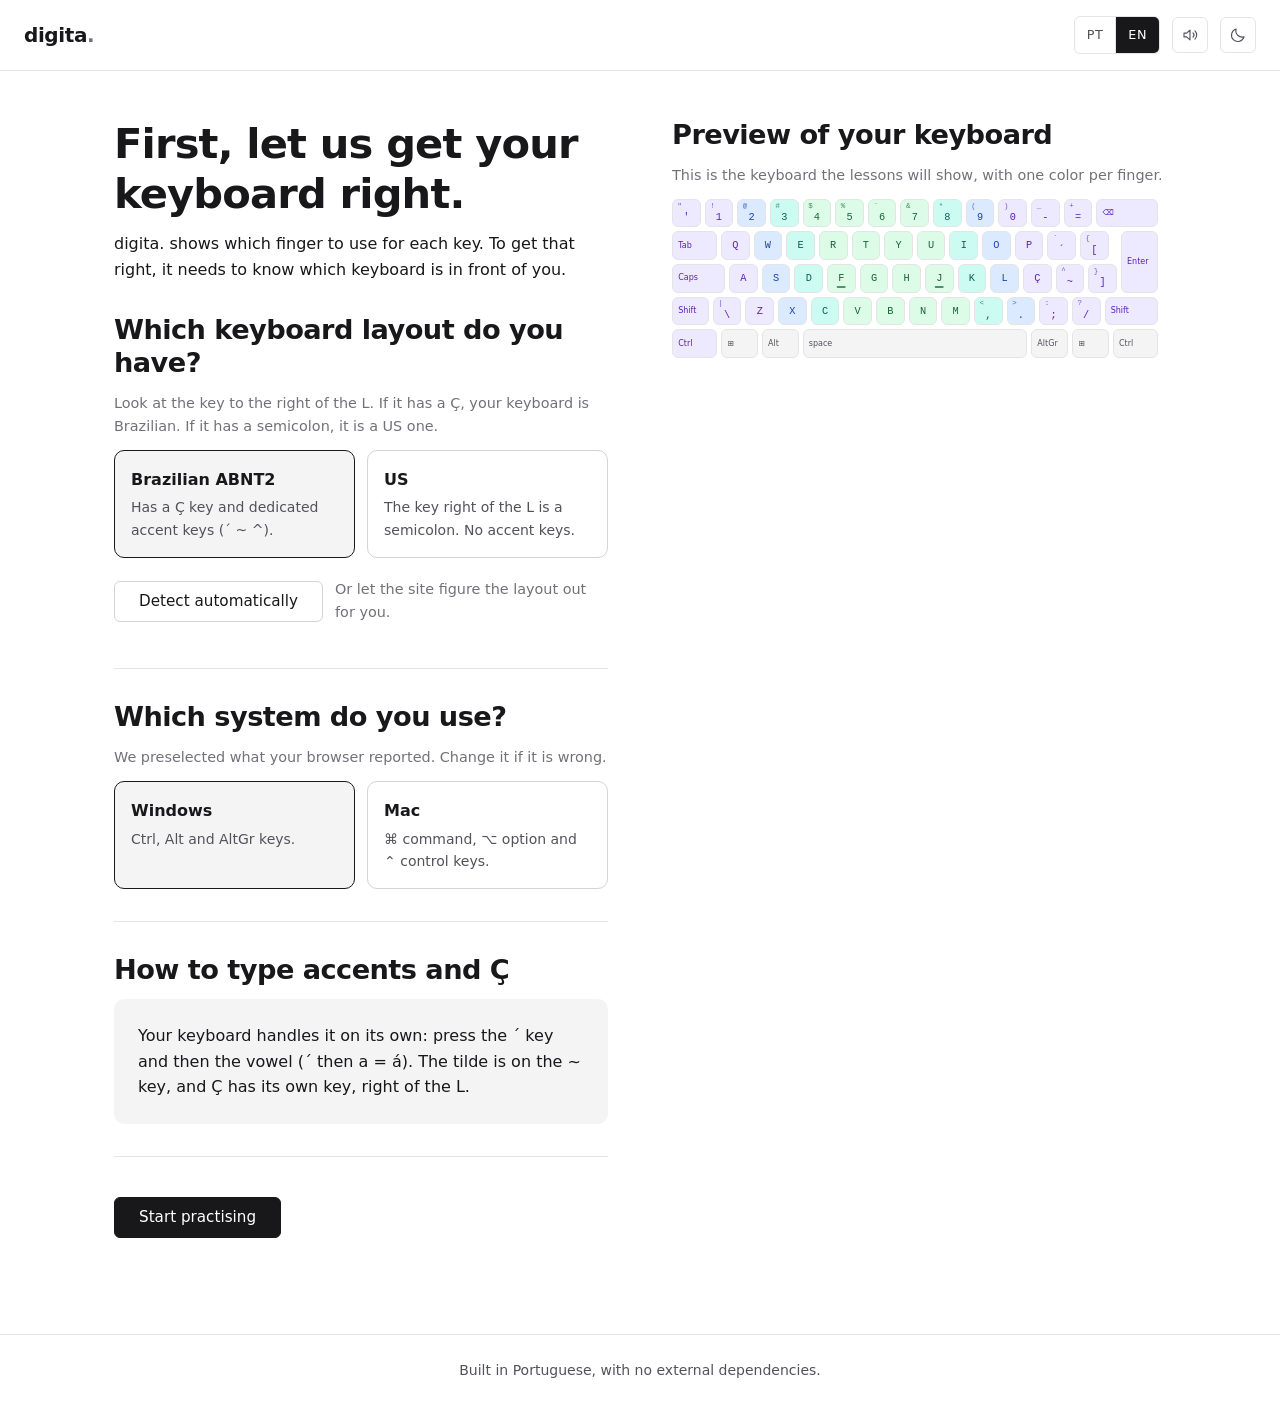
==== index.html @ e05a837c "Trilhas viram acordeão Cem lições abertas ao mesmo tempo davam uma página que ninguém rola até o fim" ====
<!DOCTYPE html>
<html lang="pt-BR">
<head>
  <meta charset="UTF-8">
  <meta name="viewport" content="width=device-width, initial-scale=1">
  <title>digita. — treino de digitação em português</title>
  <meta name="description" content="Treino de digitação em português do Brasil, com foco em acentos, Ç e nas diferenças entre o teclado ABNT2 e o americano.">

  <!-- Escolhe o tema ANTES de a página aparecer, para não piscar branco em
       quem usa o modo escuro. É o único JavaScript fora da pasta js/, e ele
       precisa estar aqui: qualquer coisa carregada depois já seria tarde.
       A regra é a mesma do app.js (ver a seção Tema lá): a escolha manual
       só vale enquanto o sistema continuar no tema que tinha quando ela foi
       feita. Ela está repetida aqui porque isto roda antes de tudo. -->
  <script>
    (function () {
      var salvo = {};
      try {
        salvo = JSON.parse(localStorage.getItem('digita:config') || '{}');
      } catch (erro) {
        /* navegador sem localStorage: segue o sistema */
      }
      var sistema =
        window.matchMedia('(prefers-color-scheme: dark)').matches ? 'escuro' : 'claro';

      document.documentElement.dataset.tema =
        salvo.tema && salvo.temaDoSistemaNaEscolha === sistema ? salvo.tema : sistema;
    })();
  </script>

  <link rel="icon" href="./favicon.svg" type="image/svg+xml">

  <link rel="stylesheet" href="./css/tema.css">
  <link rel="stylesheet" href="./css/base.css">
  <link rel="stylesheet" href="./css/componentes.css">
  <link rel="stylesheet" href="./css/teclado.css">
  <link rel="stylesheet" href="./css/telas.css">
</head>
<body>

  <!-- Ícones do site. Ficam aqui dentro, desenhados uma vez, e são reusados
       com <use href="#icone-x">. Sem arquivo externo: nada a baixar, e
       funciona igual em qualquer navegador. -->
  <svg class="sprite-icones" aria-hidden="true" focusable="false">
    <symbol id="icone-sol" viewBox="0 0 24 24" fill="none" stroke="currentColor" stroke-width="1.5" stroke-linecap="round">
      <circle cx="12" cy="12" r="4"></circle>
      <path d="M12 2v2M12 20v2M4.9 4.9l1.4 1.4M17.7 17.7l1.4 1.4M2 12h2M20 12h2M4.9 19.1l1.4-1.4M17.7 6.3l1.4-1.4"></path>
    </symbol>
    <symbol id="icone-lua" viewBox="0 0 24 24" fill="none" stroke="currentColor" stroke-width="1.5" stroke-linejoin="round">
      <path d="M20 14.5A8.5 8.5 0 0 1 9.5 4a8.5 8.5 0 1 0 10.5 10.5Z"></path>
    </symbol>
    <symbol id="icone-som" viewBox="0 0 24 24" fill="none" stroke="currentColor" stroke-width="1.5" stroke-linecap="round" stroke-linejoin="round">
      <path d="M4 9.5h3.5L12 5.5v13L7.5 14.5H4z"></path>
      <path d="M16 9.2a4 4 0 0 1 0 5.6"></path>
      <path d="M18.6 6.6a7.5 7.5 0 0 1 0 10.8"></path>
    </symbol>
    <symbol id="icone-mudo" viewBox="0 0 24 24" fill="none" stroke="currentColor" stroke-width="1.5" stroke-linecap="round" stroke-linejoin="round">
      <path d="M4 9.5h3.5L12 5.5v13L7.5 14.5H4z"></path>
      <path d="M16.5 9.5l5 5M21.5 9.5l-5 5"></path>
    </symbol>
    <symbol id="icone-seta" viewBox="0 0 24 24" fill="none" stroke="currentColor" stroke-width="1.5" stroke-linecap="round" stroke-linejoin="round">
      <path d="M6 9l6 6 6-6"></path>
    </symbol>

    <symbol id="icone-estrela" viewBox="0 0 24 24" stroke="currentColor" stroke-width="1.5" stroke-linejoin="round">
      <path d="M12 3.5l2.6 5.3 5.9.9-4.3 4.1 1 5.8-5.2-2.7-5.2 2.7 1-5.8L3.5 9.7l5.9-.9z"></path>
    </symbol>
  </svg>

  <header class="cabecalho">
    <a class="marca" href="./">digita<span class="marca-ponto">.</span></a>

    <nav class="cabecalho-acoes">
      <div class="seletor" role="group" data-i18n-aria="cabecalho.idioma" aria-label="Idioma da interface">
        <button type="button" class="seletor-opcao" data-idioma="pt" aria-pressed="true">PT</button>
        <button type="button" class="seletor-opcao" data-idioma="en" aria-pressed="false">EN</button>
      </div>

      <button type="button" class="botao-icone" id="botao-som" data-i18n-aria="som.silenciar" aria-label="Silenciar os sons" aria-pressed="false">
        <svg aria-hidden="true"><use href="#icone-som"></use></svg>
      </button>

      <button type="button" class="botao-icone" id="botao-tema" data-i18n-aria="cabecalho.alternarTema" aria-label="Alternar entre modo claro e escuro">
        <svg aria-hidden="true"><use href="#icone-lua"></use></svg>
      </button>
    </nav>
  </header>

  <!-- Todas as telas do site aparecem dentro deste <main>, trocadas pelo
       JavaScript. O conteúdo escrito aqui é só o que se vê enquanto o
       JavaScript não carregou. -->
  <main class="conteudo" id="tela">

    <!-- Reserva, para quem chega antes do JavaScript carregar. -->
    <p class="ajuda" data-i18n="entrada.subtitulo">
      O digita. mostra qual dedo usar em cada tecla. Para isso acertar, ele
      precisa saber que teclado está na sua frente.
    </p>

  </main>

  <footer class="rodape" data-i18n="rodape.texto">
    Feito em português, sem depender de nada externo.
  </footer>

  <script type="module" src="./js/app.js"></script>
</body>
</html>
---- css/tema.css ----
/* ==========================================================================
   tema.css — o único arquivo que conhece cores.

   REGRA DO PROJETO: nenhum outro CSS pode escrever uma cor literal (#FFFFFF).
   Todo o resto do site usa var(--nome-da-variavel). Assim, para mudar a
   aparência inteira do digita., basta mexer aqui.

   Como funciona o modo claro/escuro:
   - :root guarda a paleta CLARA (o padrão).
   - :root[data-tema="escuro"] regrava só as cores que mudam.
   - Um script pequeno no <head> do index.html escolhe o tema antes da página
     aparecer, para não piscar branco em quem usa o modo escuro.
   ========================================================================== */

:root {
  /* Avisa ao navegador qual é o tema, para barras de rolagem e campos de
     formulário combinarem com a página. */
  color-scheme: light;

  /* --- Superfícies e texto (modo claro) ------------------------------- */
  --cor-fundo: #FFFFFF;             /* fundo da página */
  --cor-superficie: #F4F4F5;        /* áreas destacadas e teclas neutras */
  --cor-borda: #E4E4E7;             /* bordas e linhas finas */
  --cor-texto: #18181B;             /* texto principal */
  --cor-texto-secundario: #52525B;  /* texto secundário */
  --cor-texto-discreto: #71717A;    /* legendas e textos discretos */
  --cor-letra-pendente: #8E8E96;    /* letras ainda não digitadas (fonte grande) */

  --cor-botao-fundo: #18181B;
  --cor-botao-texto: #FFFFFF;
  --cor-botao-secundario-borda: #D4D4D8;

  /* --- Cores dos dedos (fundo da tecla / texto da tecla) --------------- */
  --dedo-minimo-fundo: #EDE9FE;     /* mínimo — violeta */
  --dedo-minimo-texto: #5B21B6;

  --dedo-anelar-fundo: #DBEAFE;     /* anelar — azul */
  --dedo-anelar-texto: #1E40AF;

  --dedo-medio-fundo: #CCFBF1;      /* médio — verde-água */
  --dedo-medio-texto: #115E59;

  --dedo-indicador-fundo: #DCFCE7;  /* indicador — verde */
  --dedo-indicador-texto: #166534;

  --dedo-neutro-fundo: #F4F4F5;     /* polegar e teclas neutras — cinza */
  --dedo-neutro-texto: #52525B;

  /* --- Erro ------------------------------------------------------------ */
  --cor-erro-fundo: #FEE2E2;
  --cor-erro-texto: #B91C1C;

  /* --- Fontes do sistema (nada é baixado) ------------------------------ */
  /* Títulos e texto usam a mesma família: a diferença vem do peso e do
     tamanho, não de uma fonte decorativa. */
  --fonte-titulo: system-ui, -apple-system, "Segoe UI", sans-serif;
  --fonte-texto: system-ui, -apple-system, "Segoe UI", sans-serif;
  --fonte-mono: ui-monospace, "SF Mono", Menlo, Consolas, monospace;

  --peso-titulo: 600;
  --espacamento-titulo: -0.02em;

  /* --- Espaçamentos ---------------------------------------------------- */
  --esp-1: 0.25rem;
  --esp-2: 0.5rem;
  --esp-3: 0.75rem;
  --esp-4: 1rem;
  --esp-5: 1.5rem;
  --esp-6: 2rem;
  --esp-7: 3rem;
  --esp-8: 4rem;

  /* --- Formas e medidas ------------------------------------------------ */
  --raio-p: 6px;
  --raio-m: 10px;
  --raio-g: 16px;
  --borda: 1px solid var(--cor-borda);
  --largura-max: 1100px;        /* largura máxima do conteúdo */
  --largura-teclado-max: 960px; /* largura máxima do teclado na lição */

  /* O texto da lição: grande o bastante para as letras que faltam terem
     contraste, e para se enxergar sem baixar os olhos do teclado. */
  --tamanho-texto-licao: clamp(1.6rem, 4cqw, 2.4rem);

  /* As duas mãos juntas, ao lado do texto da lição. */
  --largura-maos: 107px;

  /* --- Movimento ------------------------------------------------------- */
  --transicao: 150ms ease;
}

/* ==========================================================================
   Modo escuro — só o que muda em relação ao claro.
   ========================================================================== */

:root[data-tema="escuro"] {
  color-scheme: dark;

  --cor-fundo: #1F1F1D;
  --cor-superficie: #2C2C2A;
  --cor-borda: #444441;
  --cor-texto: #F1EFE8;
  --cor-texto-secundario: #B4B2A9;
  --cor-texto-discreto: #888780;
  --cor-letra-pendente: #888780;

  --cor-botao-fundo: #F1EFE8;
  --cor-botao-texto: #2C2C2A;
  --cor-botao-secundario-borda: #444441;

  --dedo-minimo-fundo: #3C3489;
  --dedo-minimo-texto: #CECBF6;

  --dedo-anelar-fundo: #0C447C;
  --dedo-anelar-texto: #B5D4F4;

  --dedo-medio-fundo: #085041;
  --dedo-medio-texto: #9FE1CB;

  --dedo-indicador-fundo: #27500A;
  --dedo-indicador-texto: #C0DD97;

  --dedo-neutro-fundo: #444441;
  --dedo-neutro-texto: #D3D1C7;

  --cor-erro-fundo: #791F1F;
  --cor-erro-texto: #F7C1C1;
}

/* Rede de segurança: se o JavaScript não rodar, quem usa o sistema no escuro
   ainda recebe o tema escuro. */
@media (prefers-color-scheme: dark) {
  :root:not([data-tema]) {
    color-scheme: dark;

    --cor-fundo: #1F1F1D;
    --cor-superficie: #2C2C2A;
    --cor-borda: #444441;
    --cor-texto: #F1EFE8;
    --cor-texto-secundario: #B4B2A9;
    --cor-texto-discreto: #888780;
    --cor-letra-pendente: #888780;

    --cor-botao-fundo: #F1EFE8;
    --cor-botao-texto: #2C2C2A;
    --cor-botao-secundario-borda: #444441;

    --dedo-minimo-fundo: #3C3489;
    --dedo-minimo-texto: #CECBF6;

    --dedo-anelar-fundo: #0C447C;
    --dedo-anelar-texto: #B5D4F4;

    --dedo-medio-fundo: #085041;
    --dedo-medio-texto: #9FE1CB;

    --dedo-indicador-fundo: #27500A;
    --dedo-indicador-texto: #C0DD97;

    --dedo-neutro-fundo: #444441;
    --dedo-neutro-texto: #D3D1C7;

    --cor-erro-fundo: #791F1F;
    --cor-erro-texto: #F7C1C1;
  }
}
---- css/base.css ----
/* ==========================================================================
   base.css — o alicerce: reset, tipografia, layout da página e cabeçalho.
   Só usa variáveis do tema.css. Nenhuma cor literal aqui.
   ========================================================================== */

/* --- Reset enxuto ---------------------------------------------------- */

*,
*::before,
*::after {
  box-sizing: border-box;
}

* {
  margin: 0;
}

html {
  /* Rolagem suave quando a página pula para uma âncora. */
  scroll-behavior: smooth;
}

body {
  min-height: 100vh;
  display: flex;
  flex-direction: column;

  background-color: var(--cor-fundo);
  color: var(--cor-texto);
  font-family: var(--fonte-texto);
  font-size: 1rem;
  line-height: 1.6;

  /* Deixa as fontes do sistema mais suaves no Mac. */
  -webkit-font-smoothing: antialiased;
}

img,
svg {
  display: block;
  max-width: 100%;
}

button,
input,
select,
textarea {
  font: inherit;
  color: inherit;
}

/* Quem prefere menos animação no sistema não vê nenhuma. */
@media (prefers-reduced-motion: reduce) {
  html {
    scroll-behavior: auto;
  }

  *,
  *::before,
  *::after {
    animation-duration: 0.01ms !important;
    animation-iteration-count: 1 !important;
    transition-duration: 0.01ms !important;
  }
}

/* --- Tipografia ------------------------------------------------------- */

/* Títulos usam a mesma fonte do texto. O que os destaca é o peso e o
   tamanho — não uma fonte decorativa. */
h1,
h2,
h3 {
  font-family: var(--fonte-titulo);
  font-weight: var(--peso-titulo);
  line-height: 1.2;
  letter-spacing: var(--espacamento-titulo);
}

h1 {
  font-size: clamp(1.9rem, 1.4rem + 2vw, 2.6rem);
}

h2 {
  font-size: clamp(1.3rem, 1.15rem + 0.8vw, 1.7rem);
}

h3 {
  font-size: 1.1rem;
}

p {
  max-width: 62ch; /* linha curta o bastante para ler sem cansar */
}

a {
  color: inherit;
  text-underline-offset: 0.2em;
}

/* --- Foco visível: acessibilidade pelo teclado ------------------------ */

:focus-visible {
  outline: 2px solid var(--cor-texto);
  outline-offset: 2px;
  border-radius: var(--raio-p);
}

/* --- Cabeçalho -------------------------------------------------------- */

.cabecalho {
  display: flex;
  align-items: center;
  justify-content: space-between;
  gap: var(--esp-4);

  padding: var(--esp-4) var(--esp-5);
  border-bottom: var(--borda);
  background-color: var(--cor-fundo);
}

.marca {
  font-family: var(--fonte-titulo);
  font-size: 1.25rem;
  font-weight: var(--peso-titulo);
  letter-spacing: var(--espacamento-titulo);
  text-decoration: none;
}

/* O ponto final do "digita." é a assinatura da marca. */
.marca-ponto {
  color: var(--cor-texto-discreto);
}

.cabecalho-acoes {
  display: flex;
  align-items: center;
  gap: var(--esp-3);
}

/* --- Área de conteúdo -------------------------------------------------- */

.conteudo {
  flex: 1;
  width: 100%;
  max-width: var(--largura-max);
  margin-inline: auto;
  padding: var(--esp-7) var(--esp-5) var(--esp-8);
}

.rodape {
  padding: var(--esp-5);
  border-top: var(--borda);
  color: var(--cor-texto-secundario);
  font-size: 0.875rem;
  text-align: center;
}

/* --- Utilitários ------------------------------------------------------- */

/* Some da tela, mas continua sendo lido por leitores de tela. */
.apenas-leitor-de-tela {
  position: absolute;
  width: 1px;
  height: 1px;
  padding: 0;
  overflow: hidden;
  clip-path: inset(50%);
  white-space: nowrap;
}

/* O bloco de ícones SVG no topo do HTML: existe, mas não ocupa espaço. */
.sprite-icones {
  display: none;
}

@media (max-width: 40rem) {
  .cabecalho {
    padding: var(--esp-3) var(--esp-4);
  }

  .conteudo {
    padding: var(--esp-6) var(--esp-4) var(--esp-7);
  }
}
---- css/componentes.css ----
/* ==========================================================================
   componentes.css — peças reutilizáveis: botões, cartões, seletores, selos.
   Só usa variáveis do tema.css.
   ========================================================================== */

/* --- Seção -------------------------------------------------------------
   O site não usa caixas com borda em volta de cada bloco. As seções são
   separadas por espaço e, quando o corte precisa ficar claro, por uma linha
   fina — nada de sombras nem gradientes.
   ----------------------------------------------------------------------- */

.secao {
  display: flex;
  flex-direction: column;
  gap: var(--esp-3);
  padding-block: var(--esp-6);
}

.secao + .secao {
  border-top: var(--borda);
}

/* Para os poucos casos em que um bloco precisa mesmo se destacar do fundo
   (um aviso, um resumo), usa-se a superfície secundária — sem borda. */
.destaque {
  padding: var(--esp-5);
  border-radius: var(--raio-m);
  background-color: var(--cor-superficie);
}

/* --- Botões ------------------------------------------------------------ */

.botao {
  display: inline-flex;
  align-items: center;
  justify-content: center;
  gap: var(--esp-2);

  padding: var(--esp-3) var(--esp-5);
  border: 1px solid var(--cor-botao-secundario-borda);
  border-radius: var(--raio-p);
  background-color: transparent;
  color: var(--cor-texto);

  font-size: 0.95rem;
  line-height: 1;
  text-decoration: none;
  cursor: pointer;
  transition: background-color var(--transicao), border-color var(--transicao);
}

.botao:hover {
  border-color: var(--cor-texto-secundario);
}

/* Botão principal: a ação mais importante de cada tela. Só um por tela. */
.botao--principal {
  border-color: var(--cor-botao-fundo);
  background-color: var(--cor-botao-fundo);
  color: var(--cor-botao-texto);
}

.botao--principal:hover {
  /* Sem sombra nem gradiente: o realce vem de uma leve transparência. */
  opacity: 0.88;
}

.botao:disabled {
  opacity: 0.5;
  cursor: not-allowed;
}

/* --- Botão de ícone (tema, som) ---------------------------------------- */

.botao-icone {
  display: inline-flex;
  align-items: center;
  justify-content: center;

  width: 2.25rem;
  height: 2.25rem;
  padding: 0;
  border: var(--borda);
  border-radius: var(--raio-p);
  background-color: transparent;
  color: var(--cor-texto-secundario);

  cursor: pointer;
  transition: color var(--transicao), border-color var(--transicao);
}

.botao-icone:hover {
  color: var(--cor-texto);
  border-color: var(--cor-texto-secundario);
}

.botao-icone svg {
  width: 1.125rem;
  height: 1.125rem;
}

/* --- Seletor de duas opções (PT / EN) ---------------------------------- */

.seletor {
  display: inline-flex;
  border: var(--borda);
  border-radius: var(--raio-p);
  overflow: hidden;
}

.seletor-opcao {
  padding: var(--esp-2) var(--esp-3);
  border: 0;
  background-color: transparent;
  color: var(--cor-texto-secundario);

  font-size: 0.8rem;
  font-weight: 500;
  letter-spacing: 0.04em;
  cursor: pointer;
  transition: background-color var(--transicao), color var(--transicao);
}

.seletor-opcao + .seletor-opcao {
  border-left: var(--borda);
}

.seletor-opcao:hover {
  color: var(--cor-texto);
}

/* aria-pressed="true" marca a opção ativa: o estado visual e o estado que o
   leitor de tela anuncia são a mesma coisa. */
.seletor-opcao[aria-pressed="true"] {
  background-color: var(--cor-botao-fundo);
  color: var(--cor-botao-texto);
}

/* --- Selo (etiqueta pequena) ------------------------------------------- */

.selo {
  display: inline-block;
  padding: var(--esp-1) var(--esp-3);
  border-radius: 999px;
  background-color: var(--dedo-neutro-fundo);
  color: var(--dedo-neutro-texto);

  font-size: 0.75rem;
  letter-spacing: 0.03em;
  text-transform: uppercase;
}
---- css/teclado.css ----
/* ==========================================================================
   teclado.css — o teclado desenhado na tela.
   Só usa variáveis do tema.css.

   O tamanho de tudo vem de uma variável só: --tecla. Mudando ela, o teclado
   inteiro cresce ou encolhe junto, sem quebrar o alinhamento das fileiras.
   ========================================================================== */

.teclado {
  /* clamp = "no mínimo isto, o ideal é aquilo, no máximo aquele outro".
     Assim o teclado acompanha a largura da tela sem nunca ficar minúsculo
     nem gigante. */
  --tecla: clamp(1.5rem, 3.6vw, 2.6rem);
  --tecla-vao: 0.25rem;

  display: flex;
  flex-direction: column;
  gap: var(--tecla-vao);
  width: fit-content;
  max-width: min(100%, var(--largura-teclado-max));
}

.teclado-fileira {
  display: flex;
  gap: var(--tecla-vao);
}

/* --- A tecla ----------------------------------------------------------- */

.tecla {
  /* A largura vem da variável --largura, escrita pelo JavaScript em cada
     tecla: 1 = tecla comum, 2 = o dobro. Os vãos entre as teclas que ela
     "engole" também entram na conta, senão as fileiras não alinhariam. */
  width: calc(
    var(--largura, 1) * var(--tecla) + (var(--largura, 1) - 1) * var(--tecla-vao)
  );
  height: var(--tecla);
  flex: 0 0 auto;

  position: relative;
  display: flex;
  align-items: center;
  justify-content: center;

  border: var(--borda);
  border-radius: var(--raio-p);

  font-family: var(--fonte-mono);
  font-size: calc(var(--tecla) * 0.36);
  line-height: 1;
  user-select: none;

  transition: background-color var(--transicao), color var(--transicao);
}

/* O Enter do teclado brasileiro: aquele "L" deitado, de duas alturas.
   Ele fica no fim da fileira base e sobe para ocupar o espaço que sobra na
   fileira de cima — que é exatamente como o teclado de verdade é. */
.tecla--alta {
  height: calc(var(--tecla) * 2 + var(--tecla-vao));
  margin-top: calc(-1 * (var(--tecla) + var(--tecla-vao)));
  align-self: flex-start;
}

/* Teclas de comando (Tab, Shift, Ctrl…): texto menor, alinhado à esquerda. */
.tecla--comando {
  justify-content: flex-start;
  padding-inline: calc(var(--tecla) * 0.18);
  font-family: var(--fonte-texto);
  font-size: calc(var(--tecla) * 0.28);
}

/* O segundo símbolo da tecla (o que sai com Shift). */
.tecla-sup {
  position: absolute;
  top: calc(var(--tecla) * 0.1);
  left: calc(var(--tecla) * 0.16);
  font-size: calc(var(--tecla) * 0.26);
  opacity: 0.75;
}

/* Quando a tecla tem dois símbolos, o de baixo desce um pouco para não
   encostar no de cima. */
.tecla:has(.tecla-sup) .tecla-rotulo {
  margin-top: calc(var(--tecla) * 0.3);
}

/* O risquinho em relevo do F e do J, que serve para achar a posição de
   descanso sem olhar para o teclado. */
.tecla--referencia::after {
  content: '';
  position: absolute;
  bottom: calc(var(--tecla) * 0.12);
  left: 50%;
  transform: translateX(-50%);

  width: calc(var(--tecla) * 0.3);
  height: 2px;
  border-radius: 2px;
  background-color: currentColor;
  opacity: 0.7;
}

/* ==========================================================================
   As mãos, uma de cada lado do teclado.

   Cada mão tem a mesma altura do teclado e largura automática, dada pela
   proporção do viewBox. O contorno nunca muda de cor: quem indica o dedo é
   a bolinha na ponta dele.
   ========================================================================== */

.maos {
  display: contents;
}

.mao {
  height: 100%;
  width: auto;
  flex: 0 0 auto;
  overflow: visible;
}

/* Uma de cada lado, encostadas nas bordas do conjunto. */
.mao--esquerda {
  order: -1;
}

.mao--direita {
  order: 1;
}

.mao-contorno {
  fill: none;
  stroke: var(--cor-texto-secundario);
}

/* A bolinha só aparece no dedo da próxima tecla. */
.mao-bolinha {
  fill: none;
  transition: fill var(--transicao);
}

/* A cor é a mesma do TEXTO da tecla daquele dedo no teclado — o tom forte,
   não o fundo clarinho. É essa repetição que liga os dois desenhos. */
.mao-bolinha--minimo {
  fill: var(--dedo-minimo-texto);
}

.mao-bolinha--anelar {
  fill: var(--dedo-anelar-texto);
}

.mao-bolinha--medio {
  fill: var(--dedo-medio-texto);
}

.mao-bolinha--indicador {
  fill: var(--dedo-indicador-texto);
}

.mao-bolinha--polegar {
  fill: var(--dedo-neutro-texto);
}

/* --- Cores dos dedos ---------------------------------------------------- */

.tecla--neutro {
  background-color: var(--dedo-neutro-fundo);
  color: var(--dedo-neutro-texto);
}

.tecla--minimo {
  background-color: var(--dedo-minimo-fundo);
  color: var(--dedo-minimo-texto);
}

.tecla--anelar {
  background-color: var(--dedo-anelar-fundo);
  color: var(--dedo-anelar-texto);
}

.tecla--medio {
  background-color: var(--dedo-medio-fundo);
  color: var(--dedo-medio-texto);
}

.tecla--indicador {
  background-color: var(--dedo-indicador-fundo);
  color: var(--dedo-indicador-texto);
}

.tecla--polegar {
  background-color: var(--dedo-neutro-fundo);
  color: var(--dedo-neutro-texto);
}

/* --- A tecla da vez ----------------------------------------------------- */

/* No modo cinza, a cor do dedo aparece só nesta tecla — é ela que puxa o
   olhar. A borda escura garante que dá para achar a tecla mesmo sem
   distinguir bem as cores, e funciona igual nas cinco cores de dedo,
   inclusive no cinza da barra de espaço. */
.tecla--ativa {
  border-color: var(--cor-texto);
  border-width: 2px;
  font-weight: 600;
}

/* --- A tecla que o usuário precisa apertar para a detecção -------------- */

/* Além de pulsar, a tecla ganha borda escura: quem desligou animações no
   sistema (ou não enxerga bem o movimento) continua achando a tecla. */
.tecla--pulsando {
  border-color: var(--cor-texto);
  border-width: 2px;
  animation: pulsar 1.4s ease-in-out infinite;
}

@keyframes pulsar {
  0%,
  100% {
    background-color: var(--dedo-neutro-fundo);
  }
  50% {
    background-color: var(--dedo-minimo-fundo);
    color: var(--dedo-minimo-texto);
  }
}

/* --- A tecla que se SEGURA: Shift, Option, AltGr ------------------------ */

/* Um modificador não se aperta e solta — segura-se enquanto a outra mão
   digita. Por isso ele não ganha cor de fundo como a tecla da vez: fundo
   cheio já quer dizer "aperte aqui". O contorno pulsando devagar, num ciclo
   de um segundo, é o que diz "fique aqui". A largura da borda fica fixa em
   2px e só a cor muda, senão o rótulo da tecla tremeria a cada ciclo. */
.tecla--modificadora {
  border-width: 2px;
  animation: pulsar-contorno 1s ease-in-out infinite;
}

@keyframes pulsar-contorno {
  0%,
  100% {
    border-color: var(--cor-borda);
  }
  50% {
    border-color: var(--cor-texto);
  }
}

/* A bolinha do dedo que segura o modificador pulsa no mesmo ritmo da tecla
   dele. Ao lado da bolinha fixa da letra, as duas juntas contam o gesto
   inteiro: segure esta, aperte aquela. */
.mao-bolinha--pulsando {
  animation: pulsar-bolinha 1s ease-in-out infinite;
}

@keyframes pulsar-bolinha {
  0%,
  100% {
    opacity: 0.2;
  }
  50% {
    opacity: 1;
  }
}

/* --- Erro --------------------------------------------------------------- */

.tecla--erro {
  animation: piscar-erro 400ms ease;
}

@keyframes piscar-erro {
  0%,
  100% {
    background-color: var(--dedo-neutro-fundo);
    color: var(--dedo-neutro-texto);
  }
  20%,
  70% {
    background-color: var(--cor-erro-fundo);
    color: var(--cor-erro-texto);
  }
}
---- css/telas.css ----
/* ==========================================================================
   telas.css — o que é específico de cada tela.
   Só usa variáveis do tema.css.
   ========================================================================== */

/* ==========================================================================
   Tela de entrada

   Duas colunas em telas largas: escolhas de um lado, prévia do teclado do
   outro. Em telas estreitas vira uma coluna só, com a prévia embaixo.
   ========================================================================== */

.entrada {
  display: grid;
  gap: var(--esp-7);
  align-items: start;
}

@media (min-width: 64rem) {
  .entrada {
    grid-template-columns: minmax(0, 1fr) minmax(0, 1fr);
    gap: var(--esp-8);
  }

  /* A prévia acompanha a rolagem: ela é a referência enquanto o usuário
     mexe nas escolhas do outro lado. */
  .entrada-previa {
    position: sticky;
    top: var(--esp-6);
  }
}

.entrada-escolhas > h1 {
  margin-bottom: var(--esp-3);
}

.entrada-previa {
  display: flex;
  flex-direction: column;
  gap: var(--esp-3);

  /* Transforma a coluna numa "caixa medível": o teclado lá dentro passa a se
     medir por ela (unidade cqw), e não pela largura da tela. Sem isso, em
     telas médias o teclado ficaria maior que a coluna. */
  container-type: inline-size;
}

.entrada-previa .teclado {
  /* 15 teclas de largura cabem em ~5,9% da coluna cada uma. */
  --tecla: clamp(1rem, 5.8cqw, 2.4rem);
}

/* Rede de segurança: se ainda assim não couber, a prévia rola sozinha em vez
   de empurrar a página inteira. */
.entrada-previa > [data-papel='previa'] {
  overflow-x: auto;
  padding-bottom: var(--esp-2);
}

/* --- Cartões de escolha ------------------------------------------------- */

.opcoes {
  display: grid;
  gap: var(--esp-3);
  grid-template-columns: repeat(auto-fit, minmax(13rem, 1fr));
}

/* Estes são controles, não seções: a borda aqui existe para mostrar que dá
   para clicar, e some no lugar de virar caixa decorativa. */
.opcao {
  display: flex;
  flex-direction: column;
  gap: var(--esp-1);
  padding: var(--esp-4);

  border: 1px solid var(--cor-botao-secundario-borda);
  border-radius: var(--raio-m);
  background-color: transparent;
  color: var(--cor-texto);

  text-align: left;
  cursor: pointer;
  transition: border-color var(--transicao), background-color var(--transicao);
}

.opcao:hover {
  border-color: var(--cor-texto-secundario);
}

.opcao[aria-pressed='true'] {
  border-color: var(--cor-texto);
  background-color: var(--cor-superficie);
}

.opcao-nome {
  font-weight: 600;
}

.opcao-descricao {
  color: var(--cor-texto-secundario);
  font-size: 0.875rem;
}

/* --- Detecção ----------------------------------------------------------- */

.entrada-deteccao {
  display: flex;
  flex-wrap: wrap;
  align-items: center;
  gap: var(--esp-3);
  margin-top: var(--esp-2);
}

.entrada-deteccao .ajuda {
  flex: 1 1 14rem;
  margin: 0;
}

/* A resposta da detecção. Fica vazia até haver o que dizer. */
.aviso:not(:empty) {
  padding: var(--esp-3) var(--esp-4);
  border-radius: var(--raio-p);
  background-color: var(--cor-superficie);
  color: var(--cor-texto);
  font-size: 0.9rem;
}

.ajuda {
  color: var(--cor-texto-discreto);
  font-size: 0.9rem;
}

/* ==========================================================================
   A área de digitação — o texto da lição e o campo invisível
   ========================================================================== */

.area-digitacao {
  position: relative;
  cursor: text;
}

/* O campo que captura a digitação. Ele cobre toda a área do texto e é
   transparente: clicar em qualquer lugar do texto coloca o cursor nele, e o
   teclado do sistema funciona normalmente — com acentos e tudo. */
.campo-invisivel {
  position: absolute;
  inset: 0;
  width: 100%;
  height: 100%;
  padding: 0;
  border: 0;
  background: transparent;
  color: transparent;
  caret-color: transparent;
  outline: none;
  font-size: 1rem;
  resize: none;
}

.linha-digitacao {
  max-width: none;
  margin: 0;
  font-family: var(--fonte-mono);
  /* ~32px. A cor das letras que faltam só tem contraste suficiente em texto
     grande — por isso o tamanho mínimo é regra, não enfeite (ver CLAUDE.md,
     "Contraste da paleta"). */
  font-size: var(--tamanho-texto-licao);
  /* Espaçamento folgado: as linhas precisam se distinguir de relance, sem
     o olho ter de procurar em qual delas está o cursor. */
  line-height: 1.7;
  letter-spacing: 0.02em;
  /* Alinhadas à esquerda ENTRE SI: o bloco todo é que fica centralizado.
     Centralizar linha a linha faria o começo de cada uma dançar. */
  text-align: left;
  white-space: pre-wrap;
}

/* Letra já digitada corretamente. */
.letra--certa {
  color: var(--cor-texto);
}

/* Letra da vez: fica na mesma cor clara das que ainda faltam — quem marca
   onde você está é o sublinhado, não a cor. Assim o tom escuro significa uma
   coisa só: "isto já foi digitado". */
.letra--atual {
  color: var(--cor-letra-pendente);
  box-shadow: inset 0 -3px 0 var(--cor-texto);
}

/* Letra ainda não digitada. */
.letra--falta {
  color: var(--cor-letra-pendente);
}

/* A letra da vez, depois de um erro. */
.letra--errada {
  background-color: var(--cor-erro-fundo);
  color: var(--cor-erro-texto);
  border-radius: var(--raio-p);
}

/* Um espaço em branco não se vê. Quando ele é a letra da vez, ganha uma
   marca para a pessoa saber que precisa apertar a barra de espaço. */
.letra--espaco.letra--atual,
.letra--espaco.letra--errada {
  background-color: var(--cor-superficie);
  border-radius: var(--raio-p);
}

.letra--espaco.letra--errada {
  background-color: var(--cor-erro-fundo);
}

/* O acento pendente, enquanto o sistema espera a segunda tecla
   (´ antes de virar á). */
.acento-pendente {
  color: var(--cor-texto-secundario);
  font-family: var(--fonte-mono);
  font-size: 0.95rem;
}

/* ==========================================================================
   Tela de lição

   Regra de ouro: TUDO cabe numa tela de notebook (~800px de altura) sem
   rolagem — métricas, texto, dica, mãos e teclado. Quem treina não pode
   rolar a página nem procurar informação fora do campo de visão.

   Texto e teclado ficam centralizados no mesmo eixo e com a mesma largura
   máxima, para o olho descer em linha reta de um para o outro.
   ========================================================================== */

/* A tela de lição respira menos que as outras: cada pixel de folga aqui é
   um pixel a menos para o teclado, e tudo precisa caber sem rolagem. */
.conteudo:has(.licao) {
  padding-block: var(--esp-5);
}

.licao {
  display: flex;
  flex-direction: column;
  gap: var(--esp-3);
  max-width: var(--largura-teclado-max);
  margin-inline: auto;

  /* "Caixa medível": o texto e o teclado lá dentro se medem por esta coluna
     (unidade cqw), e não pela largura da janela. É o que mantém os dois com
     a mesma largura, um debaixo do outro. */
  container-type: inline-size;
}

/* --- A linha do topo: nome, medidas e ações ----------------------------- */

.licao-topo {
  display: flex;
  flex-wrap: wrap;
  align-items: center;
  justify-content: space-between;
  gap: var(--esp-4);
}

.licao-nome {
  margin: 0;
  font-weight: 600;
}


.botao--pequeno {
  padding: var(--esp-2) var(--esp-4);
  font-size: 0.85rem;
}


/* --- Medidas ao vivo ---------------------------------------------------- */

.medidas {
  display: flex;
  flex-wrap: wrap;
  gap: var(--esp-5);
  color: var(--cor-texto-discreto);
  font-size: 0.8rem;
  text-transform: uppercase;
  letter-spacing: 0.06em;
  /* Números de mesma largura: o valor não "pula" ao mudar de 9 para 10. */
  font-variant-numeric: tabular-nums;
}

.medida strong {
  margin-right: var(--esp-1);
  color: var(--cor-texto);
  font-size: 1.15rem;
  font-weight: 600;
  letter-spacing: 0;
}

/* --- Barra de progresso ------------------------------------------------- */

.barra {
  height: 3px;
  border-radius: 2px;
  background-color: var(--cor-superficie);
  overflow: hidden;
}

.barra > span {
  display: block;
  width: 0;
  height: 100%;
  background-color: var(--cor-texto);
  transition: width var(--transicao);
}

/* --- O corpo: o texto da lição ------------------------------------------ */

.licao-corpo {
  display: flex;
  flex-direction: column;
  align-items: center;
}

.licao-texto {
  display: flex;
  flex-direction: column;
  align-items: center;
  width: 100%;
  min-width: 0;
}

/* O bloco de texto tem a largura do próprio texto e fica centralizado; as
   linhas, dentro dele, continuam alinhadas à esquerda. */
.licao-texto > [data-papel='texto'] {
  width: fit-content;
  max-width: 100%;
  /* Três linhas de altura fixa: a caixa não muda de tamanho quando a janela
     do texto anda, e nada abaixo dela dança na tela. */
  min-height: calc(3 * 1.7 * var(--tamanho-texto-licao));
}

.licao-espera {
  align-self: center;
  margin-top: var(--esp-2);
  color: var(--cor-texto-secundario);
  font-size: 0.9rem;
}

/* --- Aviso de Caps Lock ------------------------------------------------- */

.aviso-caps {
  align-self: center;
  padding: var(--esp-2) var(--esp-4);
  border-radius: var(--raio-p);
  background-color: var(--cor-erro-fundo);
  color: var(--cor-erro-texto);
  font-size: 0.9rem;
  font-weight: 600;
}

/* --- O palco: mão, teclado, mão -----------------------------------------

   As mãos são pequenas e coladas ao teclado: cada uma tem 1,6 vez a altura
   de uma tecla (cerca de 30% da altura do teclado, ou uma fileira e meia),
   e fica a meia tecla da borda dele. Tudo amarrado à mesma variável de
   tamanho de tecla, então mão e teclado crescem e diminuem juntos.

   A largura de cada mão sai da altura, pela proporção do desenho (130 por
   150): 1,6T × 130/150 = 1,387T. Com o respiro de meia tecla, cada lado
   reserva 1,887T, e a largura total fica:

     15T + 56 + 2 × 1,887T = 18,77T + 56

   Daí T = (largura disponível − 56) ÷ 18,77, que é o que está abaixo.
   ------------------------------------------------------------------------ */

.licao {
  --tecla-da-licao: clamp(1.2rem, (100cqw - 56px) / 18.77, 3.2rem);
}

.licao-palco {
  position: relative;
  display: flex;
  justify-content: center;
  width: 100%;
  padding-inline: calc(1.887 * var(--tecla-da-licao));
}

.licao-palco .teclado {
  --tecla: var(--tecla-da-licao);
}

/* Fora do fluxo, com o topo alinhado ao topo do teclado — a ponta do dedo
   médio encosta na fileira dos números. A mão não desce até a base. */
.mao {
  position: absolute;
  top: 0;
  height: calc(1.6 * var(--tecla-da-licao));
  width: auto;
}

.mao--esquerda {
  left: 0;
}

.mao--direita {
  right: 0;
}

/* Abaixo desta largura a mão ficaria pequena demais para a bolinha do dedo
   ser legível. Aí as mãos somem e o teclado fica com a largura toda — ele é
   o que importa. */
@media (max-width: 64rem) {
  .maos {
    display: none;
  }

  .licao-palco {
    padding-inline: 0;
  }

  .licao {
    --tecla-da-licao: clamp(1.2rem, 5.7cqw, 3.2rem);
  }
}

/* ==========================================================================
   Tela de resultado
   ========================================================================== */

.resultado {
  display: flex;
  flex-direction: column;
  gap: var(--esp-3);
  max-width: 34rem;
  margin-inline: auto;
  padding-block: var(--esp-5);
}

.resultado > .ajuda {
  text-transform: uppercase;
  letter-spacing: 0.06em;
  font-size: 0.75rem;
}

.resultado .secao {
  padding-block: var(--esp-5) 0;
}

/* --- Estrelas ----------------------------------------------------------- */

.estrelas {
  display: flex;
  gap: var(--esp-2);
  padding-block: var(--esp-3);
}

.estrela {
  width: 2.5rem;
  height: 2.5rem;
  /* Apagada: só o contorno, na cor discreta. */
  fill: none;
  color: var(--cor-texto-discreto);
}

/* Acesa: preenchida na cor do texto principal. Sem cor especial de
   "premiação" — a paleta do site não tem dourado, e inventar uma cor só
   para isso quebraria a unidade do resto. */
.estrela--acesa {
  fill: var(--cor-texto);
  color: var(--cor-texto);
}

/* --- Números ------------------------------------------------------------ */

.resultado-numeros {
  display: flex;
  flex-wrap: wrap;
  gap: var(--esp-5);
  padding-block: var(--esp-2);
  color: var(--cor-texto-discreto);
  font-size: 0.8rem;
  text-transform: uppercase;
  letter-spacing: 0.06em;
  font-variant-numeric: tabular-nums;
}

.resultado-numeros strong {
  margin-right: var(--esp-1);
  color: var(--cor-texto);
  font-size: 1.6rem;
  font-weight: 600;
  letter-spacing: 0;
}

/* --- Teclas erradas ----------------------------------------------------- */

.erros {
  display: flex;
  flex-wrap: wrap;
  gap: var(--esp-3);
  margin: 0;
  padding: 0;
  list-style: none;
}

.erro {
  display: flex;
  align-items: baseline;
  gap: var(--esp-2);
  padding: var(--esp-2) var(--esp-3);
  border-radius: var(--raio-p);
  background-color: var(--cor-erro-fundo);
  color: var(--cor-erro-texto);
}

.erro-tecla {
  font-family: var(--fonte-mono);
  font-size: 1.1rem;
  font-weight: 600;
}

.erro-vezes {
  font-size: 0.8rem;
  opacity: 0.85;
}

/* --- Ações -------------------------------------------------------------- */

.resultado-acoes {
  display: flex;
  flex-wrap: wrap;
  gap: var(--esp-3);
  padding-top: var(--esp-5);
}

/* ==========================================================================
   Aviso de aparelho sem teclado físico
   ========================================================================== */

.sem-teclado {
  display: flex;
  flex-direction: column;
  align-items: flex-start;
  gap: var(--esp-4);
  max-width: 40rem;
  padding-block: var(--esp-6);
}

/* ==========================================================================
   Moldura de duas colunas — telas de Início e Trilha

   Conteúdo no centro, progresso à direita. Em telas estreitas vira uma
   coluna só, com o progresso abaixo do conteúdo.

   Não há menu lateral: a navegação é feita pelos atalhos da tela inicial e
   pela marca "digita." do cabeçalho, que volta para o início.
   ========================================================================== */

.moldura {
  display: grid;
  gap: var(--esp-6);
}

.moldura-centro {
  min-width: 0;
}

@media (min-width: 64rem) {
  .moldura {
    grid-template-columns: minmax(0, 1fr) 14rem;
    gap: var(--esp-8);
    align-items: start;
  }

  .moldura-progresso {
    position: sticky;
    top: var(--esp-6);
  }
}

.selo-pequeno {
  color: var(--cor-texto-discreto);
  font-size: 0.7rem;
  text-transform: uppercase;
  letter-spacing: 0.04em;
  white-space: nowrap;
}

/* --- Painel de progresso ------------------------------------------------ */

/* No painel as etiquetas de tecla são só referência, e não o assunto da
   tela: o nome da tecla fica do tamanho do resto do painel, e não com o
   destaque que ele tem na tela de resultado. */
.moldura-progresso .erro-tecla {
  font-size: 0.85rem;
}

.painel-titulo {
  margin-bottom: var(--esp-4);
  font-size: 0.75rem;
  font-weight: 600;
  text-transform: uppercase;
  letter-spacing: 0.06em;
  color: var(--cor-texto-discreto);
}

.painel-bloco + .painel-bloco {
  margin-top: var(--esp-5);
  padding-top: var(--esp-5);
  border-top: var(--borda);
}

.painel-numero {
  font-size: 2rem;
  font-weight: 600;
  line-height: 1.1;
  font-variant-numeric: tabular-nums;
}

.painel-de {
  color: var(--cor-texto-discreto);
  font-size: 1rem;
  font-weight: 400;
}

.painel-bloco .barra {
  margin-top: var(--esp-3);
}

.painel-subtitulo {
  margin-bottom: var(--esp-3);
  font-size: 0.9rem;
}

/* ==========================================================================
   Tela de trilha
   ========================================================================== */

.trilha-cabecalho {
  display: flex;
  align-items: flex-start;
  justify-content: space-between;
  gap: var(--esp-4);
}

/* --- O acordeão ---------------------------------------------------------

   Cada trilha abre e fecha. O gatilho é um <button> de verdade, dentro do
   <h2>: assim o Tab para nele, o Enter funciona sem nenhum JavaScript de
   teclado, e a estrutura de títulos da página continua inteira para quem
   navega por cabeçalhos.
   ------------------------------------------------------------------------ */

.trilha-titulo {
  margin: 0;
}

.trilha-gatilho {
  display: flex;
  align-items: center;
  gap: var(--esp-4);
  width: 100%;
  padding: 0;

  border: 0;
  background: none;
  color: inherit;
  font: inherit;
  text-align: left;
  cursor: pointer;
}

/* O cabeçalho ocupa toda a largura que sobra; a seta fica no fim. */
.trilha-gatilho .trilha-cabecalho {
  flex: 1;
}

.trilha-gatilho .trilha-nome,
.trilha-gatilho .ajuda {
  display: block;
}

/* O nome da trilha continua com cara de h2 — quem virou botão foi o
   invólucro, não o título. */
.trilha-nome {
  font-size: clamp(1.3rem, 1.15rem + 0.8vw, 1.7rem);
}

.trilha-gatilho:hover .trilha-nome {
  text-decoration: underline;
  text-underline-offset: 0.2em;
}

.trilha-seta {
  width: 1.25rem;
  height: 1.25rem;
  flex: 0 0 auto;
  color: var(--cor-texto-discreto);
  transition: transform var(--transicao);
}

[aria-expanded='true'] .trilha-seta {
  transform: rotate(180deg);
}

.trilha-contagem {
  color: var(--cor-texto-discreto);
  font-size: 0.9rem;
  font-variant-numeric: tabular-nums;
  white-space: nowrap;
}

/* Uma trilha ainda sem conteúdo aparece apagada, mas continua legível: ela
   é o mapa do que vem por aí. */
.trilha-bloco--em-breve h2 {
  color: var(--cor-texto-secundario);
}

.licoes {
  display: grid;
  grid-template-columns: repeat(auto-fill, minmax(12rem, 1fr));
  gap: var(--esp-3);
  margin: var(--esp-3) 0 0;
  padding: 0;
  list-style: none;
}

.licao-cartao {
  display: flex;
  flex-direction: column;
  gap: var(--esp-2);
  width: 100%;
  padding: var(--esp-4);

  border: 1px solid var(--cor-botao-secundario-borda);
  border-radius: var(--raio-m);
  background-color: transparent;
  color: var(--cor-texto);

  text-align: left;
  cursor: pointer;
  transition: border-color var(--transicao), background-color var(--transicao);
}

.licao-cartao:hover {
  border-color: var(--cor-texto-secundario);
}

.licao-cartao--concluida {
  background-color: var(--cor-superficie);
}

/* Trancada: sem borda de botão, porque não há o que clicar. */
.licao-cartao--trancada {
  border-style: dashed;
  color: var(--cor-texto-discreto);
  cursor: default;
}

.licao-numero {
  color: var(--cor-texto-discreto);
  font-family: var(--fonte-mono);
  font-size: 0.8rem;
  letter-spacing: 0.08em;
}

.licao-titulo {
  font-size: 0.95rem;
  font-weight: 600;
  line-height: 1.3;
}

.licao-estado {
  color: var(--cor-texto-discreto);
  font-size: 0.75rem;
}

.licao-estrelas {
  display: flex;
  gap: 2px;
}

.estrela--pequena {
  width: 0.9rem;
  height: 0.9rem;
}

/* ==========================================================================
   Tela de nivelamento
   ========================================================================== */

.nivelamento {
  display: flex;
  flex-direction: column;
  gap: var(--esp-4);
  max-width: 44rem;
  margin-inline: auto;
  padding-block: var(--esp-5);
}

/* Durante o teste a tela fica larga como a de lição: o texto precisa do
   mesmo espaço para respirar. */
.nivelamento--teste {
  max-width: var(--largura-teclado-max);
  container-type: inline-size;
}

.nivelamento-acoes {
  display: flex;
  flex-wrap: wrap;
  gap: var(--esp-3);
  padding-top: var(--esp-2);
}

/* ==========================================================================
   Tela inicial
   ========================================================================== */

/* O bloco de continuar não leva linha em cima: ele é a primeira coisa da
   tela, e a pergunta que ela responde. */
.inicio-continuar {
  padding-top: 0;
}

.inicio-continuar h2 {
  margin-top: var(--esp-1);
}

/* Botões dentro de uma seção não esticam na largura toda: a seção é uma
   coluna flexível, e sem isto o botão acompanharia a largura do texto. */
.secao > .botao {
  align-self: flex-start;
  margin-top: var(--esp-2);
}

.atalhos {
  display: grid;
  grid-template-columns: repeat(auto-fit, minmax(13rem, 1fr));
  gap: var(--esp-3);
  margin: var(--esp-2) 0 0;
  padding: 0;
  list-style: none;
}

.atalho {
  display: flex;
  flex-direction: column;
  gap: var(--esp-1);
  width: 100%;
  height: 100%;
  padding: var(--esp-4);

  border: 1px solid var(--cor-botao-secundario-borda);
  border-radius: var(--raio-m);
  background-color: transparent;
  color: var(--cor-texto);

  text-align: left;
  cursor: pointer;
  transition: border-color var(--transicao);
}

.atalho:hover {
  border-color: var(--cor-texto-secundario);
}

.atalho--em-breve {
  border-style: dashed;
  color: var(--cor-texto-discreto);
  cursor: default;
}

.atalho-nome {
  font-weight: 600;
}

.atalho-descricao {
  color: var(--cor-texto-secundario);
  font-size: 0.875rem;
}

.atalho--em-breve .atalho-descricao {
  color: var(--cor-texto-discreto);
}

/* --- Exportar e importar o progresso ------------------------------------ */

.inicio-arquivo {
  display: flex;
  flex-wrap: wrap;
  gap: var(--esp-3);
  margin-top: var(--esp-2);
}

/* Na tela de entrada, o nome do dedo aparece ao pedir a tecla de teste. */
.entrada-dedo {
  min-height: 1.4em;
  text-align: center;
}

/* A dica de como produzir o que a lição pede — usada pelas trilhas de
   acentos e de pontuação, onde o caminho muda conforme o teclado.

   Uma linha fina, no mesmo tom do "Clique no texto para continuar
   digitando": ela orienta antes de começar e sai da frente depois. Numa
   faixa com fundo, como era antes, ela competia com o texto da lição pela
   atenção — e o texto é o que importa. */
.licao-dica {
  align-self: center;
  max-width: 52rem;
  color: var(--cor-texto-secundario);
  font-size: 0.9rem;
  text-align: center;
}
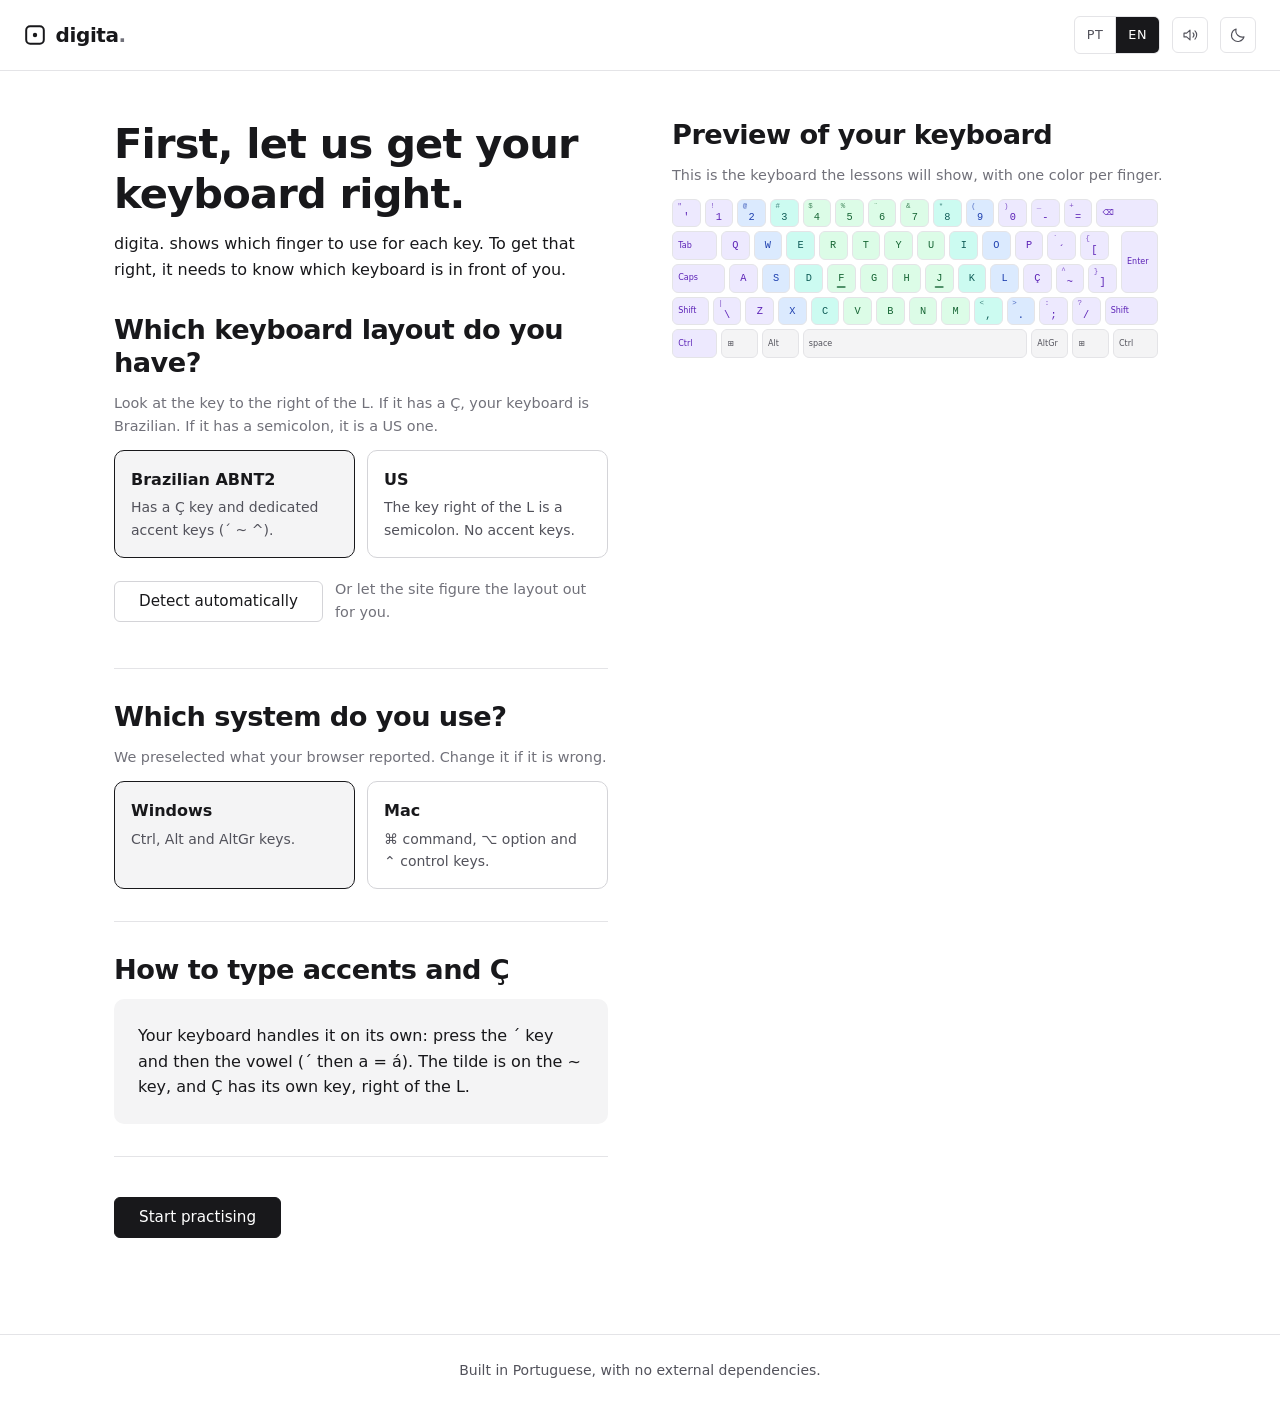
==== commit 2c1cc772: "Atualizado telas e etilos" ====
--- a/index.html
+++ b/index.html
@@ -3,7 +3,7 @@
 <head>
   <meta charset="UTF-8">
   <meta name="viewport" content="width=device-width, initial-scale=1">
-  <title>digita. — treino de digitação em português</title>
+  <title>digita. · solte os dedos</title>
   <meta name="description" content="Treino de digitação em português do Brasil, com foco em acentos, Ç e nas diferenças entre o teclado ABNT2 e o americano.">
 
   <!-- Escolhe o tema ANTES de a página aparecer, para não piscar branco em
@@ -58,6 +58,123 @@
       <path d="M4 9.5h3.5L12 5.5v13L7.5 14.5H4z"></path>
       <path d="M16.5 9.5l5 5M21.5 9.5l-5 5"></path>
     </symbol>
+    <!-- As quatro ilustrações do Treino livre. Monocromáticas, em
+         currentColor: é isso que as faz acompanhar o tema sozinhas. As
+         quatro dividem o mesmo viewBox de propósito — é o que impede a
+         coluna de pular de altura quando o desenho troca. -->
+    <symbol id="ilustracao-adaptativo" viewBox="0 0 320 240" style="font-family: var(--fonte-mono)">
+      <!-- Linhas de "mira": ligam apenas os caracteres grandes, os que o modo
+      sorteia mais. Param antes de tocar no glifo, para não cortar a letra. -->
+      <g fill="none" stroke="currentColor" stroke-width="1" stroke-linecap="round" opacity="0.22">
+      <path d="M131 117 L178 101"/>
+      <path d="M219 114 L234 139"/>
+      <path d="M122 152 L135 166"/>
+      <path d="M171 177 L224 163"/>
+      </g>
+
+      <!-- Caracteres soltos, sem alinhamento. O tamanho e o tom marcam a
+      dificuldade: grande e forte = tecla que escapa; pequeno e claro =
+      tecla já dominada. -->
+      <g fill="currentColor" stroke="none" text-anchor="middle" dominant-baseline="central">
+      <text x="100" y="128" font-size="48" opacity="0.95">ç</text>
+      <text x="205" y="92"  font-size="40" opacity="0.85">q</text>
+      <text x="150" y="182" font-size="30" opacity="0.70">z</text>
+      <text x="245" y="158" font-size="27" opacity="0.60">p</text>
+
+      <text x="58"  y="72"  font-size="17" opacity="0.34">w</text>
+      <text x="118" y="58"  font-size="14" opacity="0.30">x</text>
+      <text x="272" y="55"  font-size="15" opacity="0.30">k</text>
+      <text x="62"  y="192" font-size="16" opacity="0.30">b</text>
+      <text x="180" y="214" font-size="14" opacity="0.27">a</text>
+      <text x="288" y="206" font-size="13" opacity="0.24">m</text>
+      <text x="30"  y="140" font-size="12" opacity="0.22">s</text>
+      <text x="300" y="120" font-size="12" opacity="0.20">f</text>
+      </g>
+    </symbol>
+
+    <symbol id="ilustracao-acentos" viewBox="0 0 320 240">
+      <g fill="none" stroke="currentColor" stroke-linecap="round" stroke-linejoin="round">
+
+      <!-- A cedilha grande: o elemento âncora, embaixo e ao centro. -->
+      <path d="M170 142 C170 166, 193 169, 193 190 C193 209, 170 214, 153 203"
+      stroke-width="2.4" opacity="0.9"/>
+
+      <!-- Til grande, atravessando a parte de cima. Só curva, nada reto. -->
+      <path d="M48 106 C61 84, 78 84, 90 99 C102 114, 119 114, 132 91"
+      stroke-width="2.2" opacity="0.85"/>
+
+      <!-- Circunflexo, levemente girado para não ficar de pé. -->
+      <path d="M158 72 L184 43 L210 72" stroke-width="2.2" opacity="0.8"
+      transform="rotate(-7 184 58)"/>
+
+      <!-- Agudo e grave, as diagonais. -->
+      <path d="M240 56 L264 29" stroke-width="2.2" opacity="0.75"/>
+      <path d="M34 44 L56 65"   stroke-width="2" opacity="0.6"/>
+
+      <!-- Os pequenos, nas margens, em escalas menores. -->
+      <path d="M66 176 L79 162 L92 176" stroke-width="1.5" opacity="0.4"
+      transform="rotate(6 79 169)"/>
+      <path d="M244 176 C250 168, 257 168, 263 174 C269 180, 276 180, 282 171"
+      stroke-width="1.5" opacity="0.42"/>
+      <path d="M268 132 L281 117" stroke-width="1.5" opacity="0.35"/>
+      <path d="M226 210 L238 221" stroke-width="1.5" opacity="0.3"/>
+      <path d="M100 214 C104 209, 109 209, 113 213"
+      stroke-width="1.4" opacity="0.28"/>
+      <path d="M30 152 C30 162, 40 163, 40 172 C40 180, 30 182, 23 177"
+      stroke-width="1.5" opacity="0.32"/>
+      </g>
+    </symbol>
+
+    <symbol id="ilustracao-numerico" viewBox="0 0 320 240" style="font-family: var(--fonte-mono)">
+      <!-- Cascata: dígitos e operadores despencando numa faixa vertical, em
+      tamanhos decrescentes. Os operadores ficam mais claros que os
+      números, para os dígitos liderarem a leitura. -->
+      <g fill="currentColor" stroke="none" text-anchor="middle" dominant-baseline="central">
+      <text x="122" y="34"  font-size="42" opacity="0.9">7</text>
+      <text x="178" y="54"  font-size="30" opacity="0.45">+</text>
+      <text x="142" y="80"  font-size="38" opacity="0.85">4</text>
+      <text x="197" y="98"  font-size="32" opacity="0.7">8</text>
+      <text x="108" y="112" font-size="26" opacity="0.4">−</text>
+      <text x="162" y="134" font-size="30" opacity="0.68">5</text>
+      <text x="120" y="152" font-size="26" opacity="0.58">2</text>
+      <text x="202" y="160" font-size="22" opacity="0.36">×</text>
+      <text x="156" y="180" font-size="22" opacity="0.48">9</text>
+      <text x="114" y="194" font-size="18" opacity="0.4">3</text>
+      <text x="186" y="202" font-size="18" opacity="0.3">÷</text>
+      <text x="146" y="216" font-size="16" opacity="0.28">0</text>
+      <text x="206" y="224" font-size="14" opacity="0.22">1</text>
+      <text x="98"  y="228" font-size="13" opacity="0.2">6</text>
+      </g>
+    </symbol>
+
+    <symbol id="ilustracao-texto" viewBox="0 0 320 240">
+      <g fill="none" stroke="currentColor" stroke-linecap="round">
+
+      <!-- O bloco de texto: linhas de comprimentos irregulares, alinhadas à
+      esquerda, com a borda direita rasgada. -->
+      <path d="M46 58 L252 58"  stroke-width="2.4" opacity="0.72"/>
+      <path d="M46 80 L274 80"  stroke-width="2.4" opacity="0.68"/>
+      <path d="M46 102 L214 102" stroke-width="2.4" opacity="0.64"/>
+
+      <!-- Duas linhas deslocadas e mais claras: o texto sendo colado ali. -->
+      <path d="M64 124 L246 124" stroke-width="2.2" opacity="0.38"/>
+
+      <path d="M46 146 L266 146" stroke-width="2.4" opacity="0.6"/>
+      <path d="M46 168 L196 168" stroke-width="2.4" opacity="0.56"/>
+
+      <path d="M76 190 L258 190" stroke-width="2.2" opacity="0.3"/>
+
+      <!-- A última linha, curta, e o cursor no fim dela. -->
+      <path d="M46 212 L118 212" stroke-width="2.4" opacity="0.52"/>
+      <path d="M132 199 L132 225" stroke-width="2.8" opacity="0.9"/>
+      </g>
+    </symbol>
+
+    <symbol id="icone-cadeado" viewBox="0 0 24 24" fill="none" stroke="currentColor" stroke-width="1.5" stroke-linecap="round" stroke-linejoin="round">
+      <rect x="5" y="10.5" width="14" height="9.5" rx="2"></rect>
+      <path d="M8.5 10.5V7.5a3.5 3.5 0 0 1 7 0v3"></path>
+    </symbol>
+
     <symbol id="icone-seta" viewBox="0 0 24 24" fill="none" stroke="currentColor" stroke-width="1.5" stroke-linecap="round" stroke-linejoin="round">
       <path d="M6 9l6 6 6-6"></path>
     </symbol>
@@ -68,7 +185,18 @@
   </svg>
 
   <header class="cabecalho">
-    <a class="marca" href="./">digita<span class="marca-ponto">.</span></a>
+    <!-- O ícone é o mesmo desenho do favicon, mas redesenhado aqui inline e
+         em currentColor: o arquivo tem cores fixas e uma media query de
+         prefers-color-scheme que só serve para a aba do navegador. Ele e o
+         nome vivem dentro do mesmo link, e o nome é que dá o texto dele. -->
+    <a class="marca" href="./">
+      <svg class="marca-icone" viewBox="0 0 100 100" aria-hidden="true">
+        <rect x="10" y="10" width="80" height="80" rx="18" fill="none"
+              stroke="currentColor" stroke-width="9"/>
+        <circle cx="50" cy="50" r="10" fill="currentColor"/>
+      </svg>
+      <span>digita<span class="marca-ponto">.</span></span>
+    </a>
 
     <nav class="cabecalho-acoes">
       <div class="seletor" role="group" data-i18n-aria="cabecalho.idioma" aria-label="Idioma da interface">
--- a/css/tema.css
+++ b/css/tema.css
@@ -25,6 +25,7 @@
   --cor-texto-secundario: #52525B;  /* texto secundário */
   --cor-texto-discreto: #71717A;    /* legendas e textos discretos */
   --cor-letra-pendente: #8E8E96;    /* letras ainda não digitadas (fonte grande) */
+  --cor-licao-feita: #444444;       /* nome de uma lição já feita, na trilha */
 
   --cor-botao-fundo: #18181B;
   --cor-botao-texto: #FFFFFF;
@@ -87,6 +88,10 @@
 
   /* --- Movimento ------------------------------------------------------- */
   --transicao: 150ms ease;
+
+  /* Só para a troca das ilustrações do treino livre: um fade de 150ms fica
+     nervoso quando o desenho inteiro troca. */
+  --transicao-lenta: 250ms ease;
 }
 
 /* ==========================================================================
@@ -103,6 +108,9 @@
   --cor-texto-secundario: #B4B2A9;
   --cor-texto-discreto: #888780;
   --cor-letra-pendente: #888780;
+  /* No escuro o tom da lição feita precisa CLAREAR, e não escurecer: um
+     cinza-escuro sobre fundo escuro sumiria. */
+  --cor-licao-feita: #B4B2A9;
 
   --cor-botao-fundo: #F1EFE8;
   --cor-botao-texto: #2C2C2A;
@@ -140,6 +148,7 @@
     --cor-texto-secundario: #B4B2A9;
     --cor-texto-discreto: #888780;
     --cor-letra-pendente: #888780;
+    --cor-licao-feita: #B4B2A9;
 
     --cor-botao-fundo: #F1EFE8;
     --cor-botao-texto: #2C2C2A;
--- a/css/base.css
+++ b/css/base.css
@@ -120,11 +120,24 @@
 }
 
 .marca {
+  display: inline-flex;
+  align-items: center;
+  gap: 0.6rem;
+
   font-family: var(--fonte-titulo);
   font-size: 1.25rem;
   font-weight: var(--peso-titulo);
   letter-spacing: var(--espacamento-titulo);
   text-decoration: none;
+  color: inherit;
+}
+
+/* A tecla com um ponto dentro — o mesmo desenho do favicon. Herda a cor do
+   texto, então acompanha o tema sem precisar de regra por modo. */
+.marca-icone {
+  width: 22px;
+  height: 22px;
+  flex: 0 0 auto;
 }
 
 /* O ponto final do "digita." é a assinatura da marca. */
--- a/css/telas.css
+++ b/css/telas.css
@@ -157,9 +157,13 @@
   resize: none;
 }
 
-.linha-digitacao {
-  max-width: none;
+/* O texto inteiro num parágrafo só, que dobra sozinho na largura da caixa.
+   O deslocamento vertical é escrito pelo motor, para a linha do cursor ficar
+   na segunda das três visíveis. */
+.bloco-digitacao {
   margin: 0;
+  transition: transform var(--transicao);
+
   font-family: var(--fonte-mono);
   /* ~32px. A cor das letras que faltam só tem contraste suficiente em texto
      grande — por isso o tamanho mínimo é regra, não enfeite (ver CLAUDE.md,
@@ -172,7 +176,11 @@
   /* Alinhadas à esquerda ENTRE SI: o bloco todo é que fica centralizado.
      Centralizar linha a linha faria o começo de cada uma dançar. */
   text-align: left;
-  white-space: pre-wrap;
+
+  /* normal, e não pre-wrap: o texto é contínuo e precisa dobrar entre as
+     palavras, como qualquer parágrafo. */
+  white-space: normal;
+  overflow-wrap: normal;
 }
 
 /* Letra já digitada corretamente. */
@@ -327,14 +335,53 @@
   min-width: 0;
 }
 
-/* O bloco de texto tem a largura do próprio texto e fica centralizado; as
-   linhas, dentro dele, continuam alinhadas à esquerda. */
+/* A CAIXA DO TEXTO — a largura é de cada TELA, e nunca a do teclado.
+
+   Antes esta caixa era `width: fit-content`: ela nascia com a largura da
+   linha mais longa do conteúdo. Como cada tela tem conteúdo de comprimento
+   diferente, as três nunca tiveram a mesma largura — e amarrar todas ao
+   teclado, como cheguei a fazer, errava todas.
+
+   Com o texto contínuo, `fit-content` deixou de servir: uma string sem
+   quebras se estica até o limite que encontrar. Então a medida virou
+   explícita, em caracteres, reproduzindo o que cada tela já tinha.
+
+   O padrão aqui é o do teste de nivelamento, cujas linhas têm 43 a 52
+   caracteres: elas já passavam da coluna e já quebravam por largura. Ele
+   continua ocupando a coluna inteira, como sempre ocupou.
+
+   A fonte é declarada aqui só para o `ch` medir o caractere monoespaçado
+   certo — quem desenha o texto é o .bloco-digitacao lá dentro. */
 .licao-texto > [data-papel='texto'] {
-  width: fit-content;
+  font-family: var(--fonte-mono);
+  font-size: var(--tamanho-texto-licao);
+
+  width: 100%;
   max-width: 100%;
-  /* Três linhas de altura fixa: a caixa não muda de tamanho quando a janela
-     do texto anda, e nada abaixo dela dança na tela. */
-  min-height: calc(3 * 1.7 * var(--tamanho-texto-licao));
+
+  /* Três linhas de altura fixa, e o resto escondido: é a janela que
+     acompanha o cursor. A caixa não muda de tamanho quando o texto anda, e
+     nada abaixo dela dança na tela. */
+  height: calc(var(--linhas-visiveis, 3) * 1.7 * var(--tamanho-texto-licao));
+  overflow: hidden;
+}
+
+/* Lição: 24 caracteres. É a mediana E a média da linha mais longa das 90
+   lições escritas — ou seja, a largura que a caixa tinha na lição típica
+   quando ela vinha do `fit-content`. Bem mais estreita que o teclado, e
+   centralizada sobre ele pelo .licao-texto. */
+.licao .licao-texto > [data-papel='texto'] {
+  max-width: calc(24 * (1ch + 0.02em));
+}
+
+/* Treino livre: 28. O gerador corta as linhas em 30 caracteres, mas para na
+   palavra que não cabe — então a mais longa dava 28 na prática, que foi o
+   que medi na caixa antiga. Larga, mas nunca encostando no teclado.
+
+   Depois da regra da lição, e não antes: a sessão do treino livre tem as
+   duas classes, e as duas regras têm a mesma especificidade. */
+.livre-sessao .licao-texto > [data-papel='texto'] {
+  max-width: calc(28 * (1ch + 0.02em));
 }
 
 .licao-espera {
@@ -635,13 +682,6 @@
    Tela de trilha
    ========================================================================== */
 
-.trilha-cabecalho {
-  display: flex;
-  align-items: flex-start;
-  justify-content: space-between;
-  gap: var(--esp-4);
-}
-
 /* --- O acordeão ---------------------------------------------------------
 
    Cada trilha abre e fecha. O gatilho é um <button> de verdade, dentro do
@@ -650,16 +690,40 @@
    navega por cabeçalhos.
    ------------------------------------------------------------------------ */
 
+.trilhas {
+  /* As trilhas recuam um pouco em relação ao "A trilha": o recuo é o que diz,
+     sem nenhuma palavra, que elas estão DENTRO do título — e evita a coluna
+     dura que sai quando tudo começa na mesma linha vertical. */
+  --recuo-trilha: 12px;
+
+  margin-top: var(--esp-5);
+}
+
+/* O margin-left leva junto a linha separadora e as lições, que é o que
+   mantém tudo alinhado entre si. */
+.trilha-bloco {
+  margin-left: var(--recuo-trilha);
+  border-top: var(--borda);
+}
+
+.trilha-bloco:last-child {
+  border-bottom: var(--borda);
+}
+
 .trilha-titulo {
   margin: 0;
-}
-
+  font-size: inherit;
+  font-weight: inherit;
+}
+
+/* A linha inteira é o botão: clicar em qualquer lugar dela abre e fecha. */
 .trilha-gatilho {
-  display: flex;
+  display: grid;
+  grid-template-columns: 1fr auto;
   align-items: center;
   gap: var(--esp-4);
   width: 100%;
-  padding: 0;
+  padding: var(--esp-5) 0;
 
   border: 0;
   background: none;
@@ -669,119 +733,654 @@
   cursor: pointer;
 }
 
-/* O cabeçalho ocupa toda a largura que sobra; a seta fica no fim. */
-.trilha-gatilho .trilha-cabecalho {
-  flex: 1;
-}
-
-.trilha-gatilho .trilha-nome,
-.trilha-gatilho .ajuda {
+.trilha-nome {
   display: block;
-}
-
-/* O nome da trilha continua com cara de h2 — quem virou botão foi o
-   invólucro, não o título. */
-.trilha-nome {
-  font-size: clamp(1.3rem, 1.15rem + 0.8vw, 1.7rem);
-}
-
-.trilha-gatilho:hover .trilha-nome {
-  text-decoration: underline;
-  text-underline-offset: 0.2em;
+  font-family: var(--fonte-titulo);
+  font-weight: var(--peso-titulo);
+  font-size: 1.3rem;
+  letter-spacing: var(--espacamento-titulo);
+  line-height: 1.25;
+}
+
+/* --- As teclas da trilha ------------------------------------------------
+
+   No lugar do subtítulo em texto: dizem a mesma coisa mais depressa, e já na
+   cor do dedo que as aperta — o mesmo código de cores do teclado da lição.
+   ------------------------------------------------------------------------ */
+
+.trilha-teclas {
+  display: flex;
+  flex-wrap: wrap;
+  gap: 3px;
+  margin-top: var(--esp-2);
+}
+
+.teclinha {
+  display: inline-flex;
+  align-items: center;
+  justify-content: center;
+  min-width: 1.15rem;
+  height: 1.15rem;
+  padding: 0 3px;
+
+  border-radius: 3px;
+  background-color: var(--dedo-neutro-fundo);
+  color: var(--dedo-neutro-texto);
+
+  font-family: var(--fonte-mono);
+  font-size: 0.66rem;
+  line-height: 1;
+}
+
+.teclinha--minimo    { background-color: var(--dedo-minimo-fundo);    color: var(--dedo-minimo-texto); }
+.teclinha--anelar    { background-color: var(--dedo-anelar-fundo);    color: var(--dedo-anelar-texto); }
+.teclinha--medio     { background-color: var(--dedo-medio-fundo);     color: var(--dedo-medio-texto); }
+.teclinha--indicador { background-color: var(--dedo-indicador-fundo); color: var(--dedo-indicador-texto); }
+
+/* --- A direita: barra, contador e seta ----------------------------------- */
+
+/* Grade, e não flex: a trilha concluída não tem barra, e sem as colunas fixas
+   o contador dela escorregaria para a direita, saindo da coluna em que os
+   outros contadores estão. A célula da barra fica vazia. */
+.trilha-direita {
+  display: grid;
+  grid-template-columns: 5rem auto 1.1rem;
+  align-items: center;
+  gap: var(--esp-3);
+}
+
+/* A "em breve" não tem barra nem seta: só a etiqueta. */
+.trilha-direita--selo {
+  display: flex;
+  align-items: center;
+}
+
+.trilha-barra {
+  height: 3px;
+  border-radius: 2px;
+  background-color: var(--cor-borda);
+  overflow: hidden;
+}
+
+.trilha-barra span {
+  display: block;
+  height: 100%;
+  background-color: var(--cor-texto);
+}
+
+.trilha-contagem {
+  color: var(--cor-texto-discreto);
+  font-size: 0.85rem;
+  font-variant-numeric: tabular-nums;
+  text-align: right;
+  white-space: nowrap;
 }
 
 .trilha-seta {
-  width: 1.25rem;
-  height: 1.25rem;
+  width: 1.1rem;
+  height: 1.1rem;
   flex: 0 0 auto;
   color: var(--cor-texto-discreto);
-  transition: transform var(--transicao);
-}
-
-[aria-expanded='true'] .trilha-seta {
+  transition: transform 200ms ease;
+}
+
+.trilha-bloco[data-aberta='true'] .trilha-seta {
   transform: rotate(180deg);
 }
 
-.trilha-contagem {
-  color: var(--cor-texto-discreto);
-  font-size: 0.9rem;
-  font-variant-numeric: tabular-nums;
-  white-space: nowrap;
-}
-
-/* Uma trilha ainda sem conteúdo aparece apagada, mas continua legível: ela
-   é o mapa do que vem por aí. */
-.trilha-bloco--em-breve h2 {
+/* --- Estados apagados ---------------------------------------------------- */
+
+/* Bloqueada e "em breve" continuam legíveis — elas são o mapa do que vem —,
+   mas recuam para o segundo plano. */
+.trilha-bloco--bloqueada .trilha-nome,
+.trilha-bloco--em-breve .trilha-nome {
   color: var(--cor-texto-secundario);
 }
 
-.licoes {
+.trilha-bloco--bloqueada .trilha-teclas,
+.trilha-bloco--em-breve .trilha-teclas {
+  opacity: 0.45;
+}
+
+/* A trilha bloqueada abre: dentro dela está o que vem pela frente, e ver isso
+   é metade da graça do mapa. Quem não abre é a "em breve", que não tem lição
+   nenhuma para mostrar. */
+.trilha-bloco--em-breve .trilha-gatilho {
+  cursor: default;
+}
+
+/* --- O painel que abre ---------------------------------------------------
+
+   A altura anima de 0fr para 1fr num grid: é o jeito de animar "até a altura
+   do conteúdo" sem chutar um valor em pixels. A visibilidade acompanha, para
+   o conteúdo fechado não receber Tab nem ser lido por leitor de tela.
+   ------------------------------------------------------------------------ */
+
+.trilha-painel {
   display: grid;
-  grid-template-columns: repeat(auto-fill, minmax(12rem, 1fr));
-  gap: var(--esp-3);
-  margin: var(--esp-3) 0 0;
-  padding: 0;
+  grid-template-rows: 0fr;
+  transition: grid-template-rows 220ms ease;
+}
+
+.trilha-bloco[data-aberta='true'] .trilha-painel {
+  grid-template-rows: 1fr;
+}
+
+.trilha-painel-interno {
+  overflow: hidden;
+  visibility: hidden;
+  transition: visibility 220ms;
+}
+
+.trilha-bloco[data-aberta='true'] .trilha-painel-interno {
+  visibility: visible;
+}
+
+/* ==========================================================================
+   As lições da trilha: linhas soltas, sem caixa e sem fundo
+
+   O prefixo "trilha-" não é enfeite: a tela de LIÇÃO já usa .licao e
+   .licao-nome para outra coisa, e as duas telas dividem a mesma folha de
+   estilo.
+   ========================================================================== */
+
+.trilha-licoes {
+  margin: 0;
+  padding: 0 0 var(--esp-5);
   list-style: none;
 }
 
-.licao-cartao {
-  display: flex;
-  flex-direction: column;
-  gap: var(--esp-2);
+.trilha-licao {
+  display: grid;
+  grid-template-columns: 1.5rem 1fr auto;
+  align-items: center;
+  gap: var(--esp-4);
+
   width: 100%;
-  padding: var(--esp-4);
-
-  border: 1px solid var(--cor-botao-secundario-borda);
-  border-radius: var(--raio-m);
-  background-color: transparent;
-  color: var(--cor-texto);
-
+  padding: 0.5625rem 0;
+
+  border: 0;
+  background: none;
+  color: inherit;
+  font: inherit;
   text-align: left;
   cursor: pointer;
-  transition: border-color var(--transicao), background-color var(--transicao);
-}
-
-.licao-cartao:hover {
-  border-color: var(--cor-texto-secundario);
-}
-
-.licao-cartao--concluida {
-  background-color: var(--cor-superficie);
-}
-
-/* Trancada: sem borda de botão, porque não há o que clicar. */
-.licao-cartao--trancada {
-  border-style: dashed;
-  color: var(--cor-texto-discreto);
+}
+
+.trilha-licao-marca {
+  display: flex;
+  justify-content: center;
+  width: 1.5rem;
+  color: var(--cor-texto-discreto);
+}
+
+/* A bolinha da lição de agora: um ponto, e mais nada. */
+.trilha-licao-ponto {
+  width: 7px;
+  height: 7px;
+  border-radius: 50%;
+  background-color: var(--cor-texto);
+}
+
+.trilha-licao-cadeado {
+  width: 0.85rem;
+  height: 0.85rem;
+}
+
+.trilha-licao-nome {
+  display: flex;
+  align-items: baseline;
+  flex-wrap: wrap;
+  gap: var(--esp-3);
+  min-width: 0;
+  font-size: 0.9rem;
+
+  /* A transição fica aqui, e não no :hover: assim o nome volta deslizando
+     quando o mouse sai, em vez de dar um pulo. */
+  transition: color var(--transicao), transform var(--transicao);
+}
+
+.trilha-licao-etiqueta {
+  color: var(--cor-texto-discreto);
+  /* A etiqueta é menor que o nome, mas não desce mais: em maiúsculas e com
+     espaçamento entre letras, abaixo de 10px ela deixa de ser legível. */
+  font-size: 0.625rem;
+  letter-spacing: 0.06em;
+  text-transform: uppercase;
+  white-space: nowrap;
+}
+
+/* O desafio é sempre a última lição, e é ele que libera a trilha seguinte:
+   ganha a etiqueta em texto escuro, que é todo o destaque de que precisa. */
+.trilha-licao-etiqueta--final {
+  color: var(--cor-texto);
+  font-weight: 600;
+}
+
+.trilha-licao-direita {
+  display: flex;
+  align-items: center;
+  justify-content: flex-end;
+  min-width: 5.5rem;
+}
+
+.trilha-licao-continuar {
+  font-size: 0.75rem;
+  font-weight: 600;
+}
+
+.trilha-licao-estrelas {
+  display: flex;
+  gap: 2px;
+}
+
+/* Feita: o nome recua um tom, porque já não é para onde olhar. */
+.trilha-licao--concluida .trilha-licao-nome {
+  color: var(--cor-licao-feita);
+}
+
+/* Ao passar o mouse, o nome escurece e desliza 4px para a direita. */
+.trilha-licao--concluida:hover .trilha-licao-nome,
+.trilha-licao--aberta:hover .trilha-licao-nome,
+.trilha-licao--atual:hover .trilha-licao-nome {
+  color: var(--cor-texto);
+  transform: translateX(4px);
+}
+
+.trilha-licao--bloqueada {
   cursor: default;
 }
 
-.licao-numero {
-  color: var(--cor-texto-discreto);
-  font-family: var(--fonte-mono);
-  font-size: 0.8rem;
-  letter-spacing: 0.08em;
-}
-
-.licao-titulo {
-  font-size: 0.95rem;
-  font-weight: 600;
-  line-height: 1.3;
-}
-
-.licao-estado {
-  color: var(--cor-texto-discreto);
-  font-size: 0.75rem;
-}
-
-.licao-estrelas {
-  display: flex;
-  gap: 2px;
+.trilha-licao--bloqueada .trilha-licao-nome {
+  color: var(--cor-texto-discreto);
+  opacity: 0.7;
+}
+
+/* As estrelas da lista são cheias, e não vazadas como as da tela de
+   resultado: nesse tamanho o contorno vira um borrão. */
+.trilha-licao-estrelas .estrela {
+  fill: currentColor;
+  color: var(--cor-borda);
+}
+
+.trilha-licao-estrelas .estrela--acesa {
+  color: var(--cor-texto);
+}
+
+/* Em telas estreitas as teclinhas e a barra saem do caminho. */
+@media (max-width: 40rem) {
+  .trilha-direita {
+    grid-template-columns: auto 1.1rem;
+  }
+
+  .trilha-barra {
+    display: none;
+  }
+
+  .trilha-gatilho {
+    gap: var(--esp-3);
+  }
 }
 
 .estrela--pequena {
   width: 0.9rem;
   height: 0.9rem;
+}
+
+/* ==========================================================================
+   Tela de Treino livre
+   ========================================================================== */
+
+/* Conteúdo centralizado, com as laterais vazias: esta tela não tem painel de
+   progresso, que é das telas de início e trilha. */
+.livre {
+  max-width: var(--largura-max);
+  margin-inline: auto;
+  padding-block: var(--esp-6);
+}
+
+/* Só a tela de ESCOLHA sobe: o respiro que ela ganhou entre a descrição e o
+   "O QUE TREINAR" é devolvido aqui em cima, e o que está abaixo fica parado.
+
+   Pelo :has, e não numa classe nova no HTML, porque o .livre é o mesmo
+   contêiner do resumo da sessão — e lá o espaçamento já está certo. */
+.livre:has(.livre-escolha) {
+  padding-top: calc(var(--esp-6) - var(--esp-5));
+}
+
+/* --- A escolha: duas colunas, como a tela de entrada -------------------- */
+
+/* Respiro entre o subtítulo e o "O QUE TREINAR".
+
+   Num seletor de par, e não na classe .subtitulo: ela também é usada no
+   resumo da sessão, onde o espaçamento já está certo.
+
+   Este --esp-5 e o que o .livre desconta acima do título são o MESMO valor,
+   de propósito: o bloco do título sobe exatamente o que o vão cresce, e
+   nada daqui para baixo se mexe. Mudar um sem mudar o outro desloca a tela
+   inteira. */
+.subtitulo + .livre-escolha {
+  margin-top: var(--esp-5);
+}
+
+.livre-escolha {
+  display: grid;
+  grid-template-columns: minmax(0, 1fr) minmax(0, 1fr);
+  gap: var(--esp-8);
+  align-items: start;
+  padding-block: var(--esp-5) var(--esp-6);
+}
+
+.livre-grupo {
+  margin-bottom: var(--esp-6);
+}
+
+.livre-rotulo {
+  margin-bottom: var(--esp-3);
+  color: var(--cor-texto-discreto);
+  font-size: 0.75rem;
+  letter-spacing: 0.08em;
+  text-transform: uppercase;
+}
+
+/* --- Os modos: linhas finas, sem caixa ---------------------------------- */
+
+.livre-modos {
+  border-top: var(--borda);
+}
+
+.livre-modo {
+  display: grid;
+  grid-template-columns: 1rem 1fr;
+  align-items: start;
+  gap: var(--esp-4);
+
+  width: 100%;
+  padding: var(--esp-4) 0;
+
+  border: 0;
+  border-bottom: var(--borda);
+  background: none;
+  color: inherit;
+  font: inherit;
+  text-align: left;
+  cursor: pointer;
+}
+
+/* A marca do modo escolhido: um ponto, do mesmo tamanho do que marca a lição
+   de agora na trilha. Sem caixa, sem fundo, sem borda colorida. */
+.livre-modo-marca {
+  display: flex;
+  justify-content: center;
+  margin-top: 0.45rem;
+}
+
+.livre-modo-ponto {
+  width: 7px;
+  height: 7px;
+  border: 1px solid var(--cor-texto-discreto);
+  border-radius: 50%;
+  transition: border-color var(--transicao), background-color var(--transicao);
+}
+
+.livre-modo[aria-pressed='true'] .livre-modo-ponto {
+  border-color: var(--cor-texto);
+  background-color: var(--cor-texto);
+}
+
+.livre-modo-nome {
+  display: block;
+  font-weight: 600;
+  transition: color var(--transicao);
+}
+
+.livre-modo-descricao {
+  display: block;
+  margin-top: 2px;
+  color: var(--cor-texto-discreto);
+  font-size: 0.85rem;
+}
+
+.livre-modo[aria-pressed='true'] .livre-modo-nome {
+  color: var(--cor-texto);
+}
+
+.livre-modo:not([aria-pressed='true']) .livre-modo-nome {
+  color: var(--cor-texto-secundario);
+}
+
+/* O gesto ao passar o mouse é o mesmo das lições na tela de trilha: o texto
+   escurece e desliza 4px. Nome e descrição deslizam JUNTOS — mover só o nome
+   deixaria a descrição para trás.
+
+   Este bloco precisa vir DEPOIS das duas regras acima: elas têm a mesma
+   especificidade que o :hover, e nesse empate quem vence é a última. */
+.livre-modo-texto {
+  /* A transição fica aqui, e não no :hover, para o texto voltar deslizando
+     quando o mouse sai — em vez de dar um pulo. */
+  transition: transform var(--transicao);
+}
+
+.livre-modo:hover .livre-modo-texto {
+  transform: translateX(4px);
+}
+
+.livre-modo:hover .livre-modo-nome {
+  color: var(--cor-texto);
+}
+
+.livre-modo:hover .livre-modo-ponto {
+  border-color: var(--cor-texto);
+}
+
+/* --- Duração: opções em texto, na mesma linha --------------------------- */
+
+.livre-duracoes {
+  display: flex;
+  flex-wrap: wrap;
+  gap: var(--esp-5);
+}
+
+.livre-duracao {
+  padding: 0;
+  border: 0;
+  background: none;
+  color: var(--cor-texto-secundario);
+  font: inherit;
+  font-size: 0.95rem;
+  cursor: pointer;
+}
+
+.livre-duracao[aria-pressed='true'] {
+  color: var(--cor-texto);
+  font-weight: 600;
+  box-shadow: inset 0 -2px 0 var(--cor-texto);
+}
+
+/* --- Texto próprio e avisos --------------------------------------------- */
+
+.livre-texto-proprio {
+  width: 100%;
+  min-height: 8rem;
+  margin-top: var(--esp-3);
+  padding: var(--esp-3);
+
+  border: var(--borda);
+  border-radius: var(--raio-p);
+  background-color: transparent;
+  color: var(--cor-texto);
+
+  font-family: var(--fonte-mono);
+  font-size: 0.9rem;
+  line-height: 1.6;
+  resize: vertical;
+}
+
+/* Aviso em linha, sem caixa: ele orienta, não interrompe. */
+.livre-recado {
+  margin-top: var(--esp-3);
+  color: var(--cor-texto-discreto);
+  font-size: 0.85rem;
+}
+
+/* --- As teclas que mais escapam ----------------------------------------- */
+
+/* Quatro por linha, no máximo. Em flex elas se enfileiravam até caber, e
+   davam uma linha e meia quebrada; a grade fecha a conta e alinha as
+   colunas entre si. */
+.teclas-fracas {
+  display: grid;
+  grid-template-columns: repeat(4, max-content);
+  gap: var(--esp-2);
+  justify-content: start;
+}
+
+/* Cada tecla na cor do dedo que a aperta — o mesmo código de cores do
+   teclado e das mãos. */
+.tecla-fraca {
+  display: inline-flex;
+  align-items: baseline;
+  gap: var(--esp-2);
+  padding: var(--esp-1) var(--esp-3);
+  border-radius: var(--raio-p);
+
+  background-color: var(--dedo-neutro-fundo);
+  color: var(--dedo-neutro-texto);
+
+  font-family: var(--fonte-mono);
+  font-size: 0.85rem;
+}
+
+.tecla-fraca--minimo    { background-color: var(--dedo-minimo-fundo);    color: var(--dedo-minimo-texto); }
+.tecla-fraca--anelar    { background-color: var(--dedo-anelar-fundo);    color: var(--dedo-anelar-texto); }
+.tecla-fraca--medio     { background-color: var(--dedo-medio-fundo);     color: var(--dedo-medio-texto); }
+.tecla-fraca--indicador { background-color: var(--dedo-indicador-fundo); color: var(--dedo-indicador-texto); }
+
+.tecla-fraca-conta {
+  font-size: 0.75rem;
+  opacity: 0.75;
+}
+
+/* --- As ilustrações dos modos -------------------------------------------
+
+   As quatro ficam EMPILHADAS no mesmo lugar, uma por cima da outra, e a
+   troca é só de opacidade. Por isso o contêiner tira a altura da proporção,
+   e não do conteúdo: com todas absolutas, ele não teria altura nenhuma — e
+   a coluna pularia de tamanho a cada troca.
+
+   A proporção 4/3 é a do viewBox que as quatro compartilham (320 × 240), o
+   que faz o desenho preencher a caixa sem esticar.
+   ------------------------------------------------------------------------ */
+
+.ilustracoes {
+  position: relative;
+  aspect-ratio: 4 / 3;
+  max-width: 340px;
+  margin-top: var(--esp-6);
+
+  /* O desenho tem muito ar nas bordas do viewBox; alinhá-lo pela caixa o
+     deixava parecendo deslocado para a direita. */
+  margin-left: -28px;
+}
+
+.ilustracao {
+  position: absolute;
+  inset: 0;
+
+  display: block;
+  width: 100%;
+  height: auto;
+
+  /* Sem max-width próprio: o desenho preenche o contêiner, e quem limita o
+     tamanho é ele. Dois números que precisam concordar é um que vai ficar
+     para trás na primeira vez que o outro mudar. */
+
+  /* currentColor: é isto que faz o desenho acompanhar o tema sozinho. */
+  color: var(--cor-texto-secundario);
+
+  opacity: 0;
+  pointer-events: none;
+  transition: opacity var(--transicao-lenta);
+}
+
+.ilustracao--ativa {
+  opacity: 1;
+}
+
+/* --- A sessão ------------------------------------------------------------ */
+
+/* A linha do topo: tempo, PPM e precisão. Só texto, sem caixa e sem barra —
+   o treino livre não tem progresso para preencher. */
+.livre-topo {
+  display: flex;
+  flex-wrap: wrap;
+  align-items: baseline;
+  justify-content: space-between;
+  gap: var(--esp-4);
+}
+
+/* "Encerrar" é um link discreto, e não um botão: sair no meio não é a ação
+   principal da tela. */
+.livre-encerrar {
+  padding: 0;
+  border: 0;
+  background: none;
+  color: var(--cor-texto-discreto);
+  font: inherit;
+  font-size: 0.85rem;
+  text-decoration: underline;
+  text-underline-offset: 0.2em;
+  cursor: pointer;
+}
+
+.livre-encerrar:hover {
+  color: var(--cor-texto);
+}
+
+/* --- O resumo ------------------------------------------------------------ */
+
+.livre-resumo {
+  max-width: 34rem;
+  padding-block: var(--esp-5);
+}
+
+.livre-numeros {
+  display: flex;
+  flex-wrap: wrap;
+  gap: var(--esp-7);
+  margin: var(--esp-5) 0;
+  padding-block: var(--esp-5);
+  border-top: var(--borda);
+  border-bottom: var(--borda);
+}
+
+.livre-numero {
+  font-family: var(--fonte-titulo);
+  font-weight: var(--peso-titulo);
+  font-size: 2rem;
+  font-variant-numeric: tabular-nums;
+  line-height: 1.1;
+}
+
+.livre-acoes {
+  display: flex;
+  flex-wrap: wrap;
+  gap: var(--esp-3);
+  margin-top: var(--esp-6);
+}
+
+/* Numa coluna só, a ilustração esticaria até a largura da tela, e o recuo de
+   28px a jogaria para fora da margem da página. */
+@media (max-width: 60rem) {
+  .livre-escolha {
+    grid-template-columns: 1fr;
+    gap: var(--esp-6);
+  }
+
+  .ilustracoes {
+    max-width: 340px;
+    margin-left: 0;
+  }
 }
 
 /* ==========================================================================
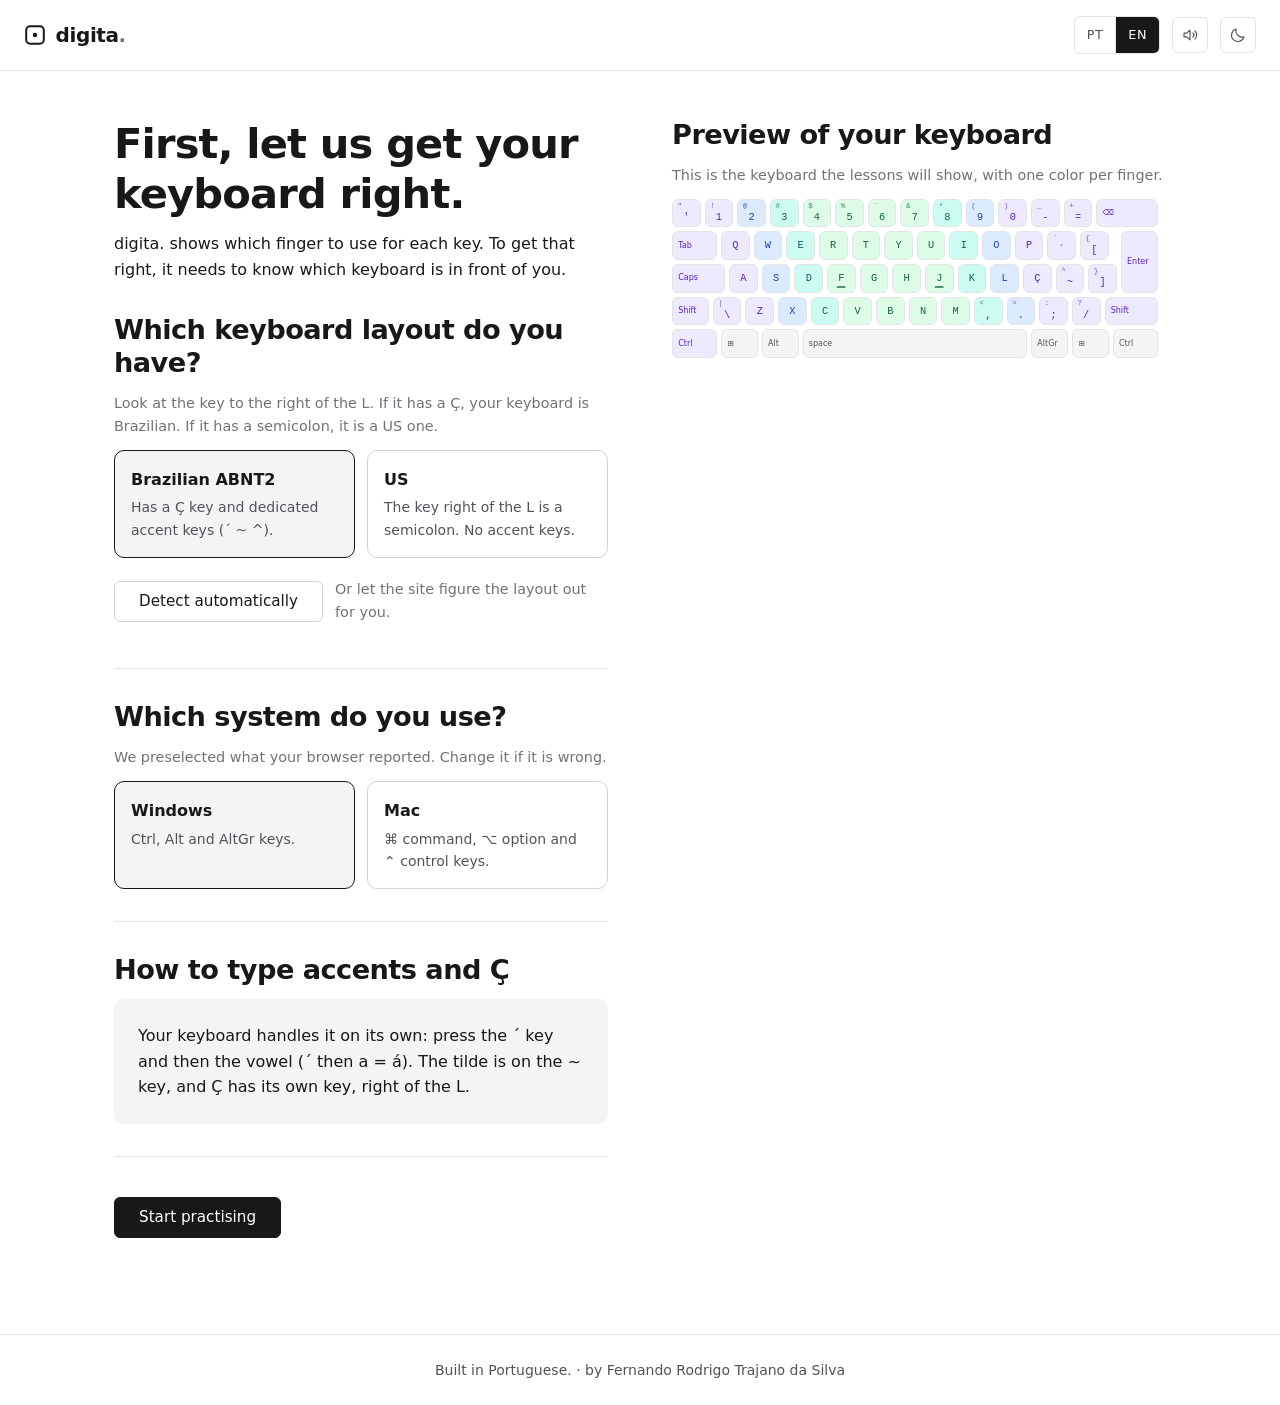
==== commit 5f7d1f96: "Ajustes no rodape incial" ====
--- a/index.html
+++ b/index.html
@@ -5,7 +5,34 @@
   <meta name="viewport" content="width=device-width, initial-scale=1">
   <title>digita. · solte os dedos</title>
   <meta name="description" content="Treino de digitação em português do Brasil, com foco em acentos, Ç e nas diferenças entre o teclado ABNT2 e o americano.">
-
+  <meta name="author" content="Fernando Rodrigo Trajano da Silva">
+  <link rel="canonical" href="https://fernando-trajano.github.io/digita/">
+
+  <!-- Prévia ao compartilhar o link (LinkedIn, WhatsApp etc.) -->
+  <meta property="og:type" content="website">
+  <meta property="og:locale" content="pt_BR">
+  <meta property="og:url" content="https://fernando-trajano.github.io/digita/">
+  <meta property="og:title" content="digita. · solte os dedos">
+  <meta property="og:description" content="Treino de digitação em português do Brasil, com foco em acentos, Ç e nas diferenças entre o teclado ABNT2 e o americano.">
+
+  <!-- Dados estruturados: diz ao Google o que é o site e quem o criou -->
+  <script type="application/ld+json">
+  {
+    "@context": "https://schema.org",
+    "@type": "WebApplication",
+    "name": "digita.",
+    "url": "https://fernando-trajano.github.io/digita/",
+    "description": "Treino de digitação em português do Brasil, com foco em acentos, Ç e nas diferenças entre o teclado ABNT2 e o americano.",
+    "applicationCategory": "EducationalApplication",
+    "operatingSystem": "Web",
+    "inLanguage": "pt-BR",
+    "creator": {
+      "@type": "Person",
+      "name": "Fernando Rodrigo Trajano da Silva",
+      "url": "https://github.com/fernando-trajano"
+    }
+  }
+  </script>
   <!-- Escolhe o tema ANTES de a página aparecer, para não piscar branco em
        quem usa o modo escuro. É o único JavaScript fora da pasta js/, e ele
        precisa estar aqui: qualquer coisa carregada depois já seria tarde.
@@ -35,6 +62,8 @@
   <link rel="stylesheet" href="./css/componentes.css">
   <link rel="stylesheet" href="./css/teclado.css">
   <link rel="stylesheet" href="./css/telas.css">
+  <link rel="stylesheet" href="./css/jogos.css">
+  <link rel="stylesheet" href="./css/estatisticas.css">
 </head>
 <body>
 
@@ -170,6 +199,76 @@
       </g>
     </symbol>
 
+    <!-- As três ilustrações dos Jogos, com as mesmas regras das do Treino
+         livre: monocromáticas, em currentColor, e o mesmo viewBox nas três. -->
+    <symbol id="ilustracao-jogo-cobra" viewBox="0 0 320 240">
+      <g fill="none" stroke="currentColor" stroke-linecap="round" stroke-linejoin="round">
+      <!-- Rastro: o que a cobra já passou, sumindo para trás. -->
+      <path d="M14 178 C24 166, 34 172, 42 166" stroke-width="1.4" opacity="0.18"/>
+      <path d="M22 196 C32 186, 40 190, 48 184" stroke-width="1.2" opacity="0.12"/>
+
+      <!-- A cobra: um traço só, serpenteando da esquerda para a direita.
+      A cabeça aponta para o ponto do jogador. -->
+      <path d="M28 168 C68 116, 96 206, 136 154 C176 102, 204 192, 244 142"
+      stroke-width="2.6" opacity="0.85"/>
+      </g>
+
+      <!-- O jogador: um ponto à frente, sempre escapando. -->
+      <circle cx="288" cy="112" r="6.5" fill="currentColor" opacity="0.95"/>
+
+      <!-- A distância entre os dois: o fôlego que o jogo mede. -->
+      <path d="M256 132 L274 120" fill="none" stroke="currentColor"
+      stroke-width="1.2" stroke-linecap="round" opacity="0.28"/>
+    </symbol>
+
+    <symbol id="ilustracao-jogo-fila" viewBox="0 0 320 240" style="font-family: var(--fonte-mono)">
+      <!-- A pilha: teclas em ziguezague descendo. A de baixo é a próxima a
+      digitar, e está quase encostando na linha. As de cima acabaram de
+      nascer, por isso vão ficando mais claras. -->
+      <g fill="none" stroke="currentColor" stroke-width="1.8">
+      <rect x="144" y="152" width="44" height="44" rx="8" opacity="0.9"/>
+      <rect x="96"  y="106" width="44" height="44" rx="8" opacity="0.66"/>
+      <rect x="180" y="60"  width="44" height="44" rx="8" opacity="0.44"/>
+      <rect x="128" y="14"  width="44" height="44" rx="8" opacity="0.26"/>
+      </g>
+
+      <g fill="currentColor" stroke="none" text-anchor="middle" dominant-baseline="central" font-size="20">
+      <text x="166" y="175" opacity="0.9">f</text>
+      <text x="118" y="129" opacity="0.66">j</text>
+      <text x="202" y="83"  opacity="0.44">d</text>
+      <text x="150" y="37"  opacity="0.26">k</text>
+      </g>
+
+      <!-- A linha de acerto: onde a tecla encaixa e desaparece. -->
+      <path d="M34 208 L286 208" fill="none" stroke="currentColor"
+      stroke-width="2.4" stroke-linecap="round" opacity="0.55"/>
+    </symbol>
+
+    <symbol id="ilustracao-jogo-cadeia" viewBox="0 0 320 240" style="font-family: var(--fonte-mono)">
+      <!-- Três rodadas, uma por linha: a sequência cresce de baixo para cima
+      a cada acerto. Dentro de cada linha, as letras somem da esquerda para
+      a direita — é o que você digita de memória. -->
+      <g fill="currentColor" stroke="none" text-anchor="middle" dominant-baseline="central" font-size="26">
+      <text x="44"  y="62" opacity="0.85">f</text>
+      <text x="80"  y="62" opacity="0.50">j</text>
+      <text x="116" y="62" opacity="0.18">d</text>
+
+      <text x="44"  y="126" opacity="0.85">k</text>
+      <text x="80"  y="126" opacity="0.68">a</text>
+      <text x="116" y="126" opacity="0.50">s</text>
+      <text x="152" y="126" opacity="0.30">d</text>
+      <text x="188" y="126" opacity="0.12">f</text>
+
+      <text x="44"  y="190" opacity="0.85">j</text>
+      <text x="80"  y="190" opacity="0.74">f</text>
+      <text x="116" y="190" opacity="0.60">k</text>
+      <text x="152" y="190" opacity="0.46">l</text>
+      <text x="188" y="190" opacity="0.32">a</text>
+      <text x="224" y="190" opacity="0.20">s</text>
+      <text x="260" y="190" opacity="0.10">d</text>
+      </g>
+    </symbol>
+
     <symbol id="icone-cadeado" viewBox="0 0 24 24" fill="none" stroke="currentColor" stroke-width="1.5" stroke-linecap="round" stroke-linejoin="round">
       <rect x="5" y="10.5" width="14" height="9.5" rx="2"></rect>
       <path d="M8.5 10.5V7.5a3.5 3.5 0 0 1 7 0v3"></path>
@@ -190,7 +289,7 @@
          prefers-color-scheme que só serve para a aba do navegador. Ele e o
          nome vivem dentro do mesmo link, e o nome é que dá o texto dele. -->
     <a class="marca" href="./">
-      <svg class="marca-icone" viewBox="0 0 100 100" aria-hidden="true">
+      <svg class="marca-icone" viewBox="0 0 100 100" width="22" height="22" aria-hidden="true">
         <rect x="10" y="10" width="80" height="80" rx="18" fill="none"
               stroke="currentColor" stroke-width="9"/>
         <circle cx="50" cy="50" r="10" fill="currentColor"/>
@@ -227,8 +326,13 @@
 
   </main>
 
-  <footer class="rodape" data-i18n="rodape.texto">
-    Feito em português, sem depender de nada externo.
+  <!-- A frase e o "por" vêm das traduções; o nome não, porque é o mesmo nos
+       dois idiomas. O crédito fica num bloco próprio: quando não cabe ao
+       lado da frase, desce inteiro para a linha de baixo, em vez de partir
+       o nome no meio. O "·" é só enfeite, e o leitor de tela o pula. -->
+  <footer class="rodape">
+    <span data-i18n="rodape.texto">Feito em português.</span>
+    <span class="rodape-autoria"><span aria-hidden="true">·</span> <span data-i18n="rodape.por">por</span> <a class="rodape-autor" href="https://github.com/fernando-trajano" target="_blank" rel="noopener">Fernando Rodrigo Trajano da Silva</a></span>
   </footer>
 
   <script type="module" src="./js/app.js"></script>
--- a/css/base.css
+++ b/css/base.css
@@ -124,6 +124,9 @@
   align-items: center;
   gap: 0.6rem;
 
+  /* O ícone e o nome são uma coisa só: nunca se separam em duas linhas. */
+  white-space: nowrap;
+
   font-family: var(--fonte-titulo);
   font-size: 1.25rem;
   font-weight: var(--peso-titulo);
@@ -133,10 +136,21 @@
 }
 
 /* A tecla com um ponto dentro — o mesmo desenho do favicon. Herda a cor do
-   texto, então acompanha o tema sem precisar de regra por modo. */
+   texto, então acompanha o tema sem precisar de regra por modo.
+
+   O TAMANHO ESTÁ EM DOIS LUGARES, e é de propósito: aqui e em atributos
+   width/height no próprio <svg>, lá no index.html.
+
+   O motivo é o reset lá de cima, que faz todo `svg` virar display:block. Um
+   SVG que só tem viewBox não tem medida própria — sem esta regra ele cai no
+   tamanho padrão de 300×150, vira um bloco enorme e empurra o nome para a
+   linha de baixo. Com a medida no atributo, isso não acontece nem que esta
+   folha de estilo chegue atrasada ou venha velha do cache. */
 .marca-icone {
   width: 22px;
   height: 22px;
+
+  /* 0 0 auto = não cresce, NÃO ENCOLHE, largura pela medida própria. */
   flex: 0 0 auto;
 }
 
@@ -167,6 +181,24 @@
   color: var(--cor-texto-secundario);
   font-size: 0.875rem;
   text-align: center;
+}
+
+/* O crédito de autoria anda junto: se não couber ao lado da frase, desce
+   inteiro para a linha de baixo. Numa tela estreita demais até para ele
+   sozinho, ele ainda quebra por dentro — nunca é cortado. */
+.rodape-autoria {
+  display: inline-block;
+}
+
+/* Mesma cor e mesmo tamanho do resto do rodapé; o sublinhado só aparece
+   sob o mouse, como nos outros links discretos do site. */
+.rodape-autor {
+  color: inherit;
+  text-decoration: none;
+}
+
+.rodape-autor:hover {
+  text-decoration: underline;
 }
 
 /* --- Utilitários ------------------------------------------------------- */
--- a/css/jogos.css
+++ b/css/jogos.css
@@ -0,0 +1,552 @@
+/* ==========================================================================
+   jogos.css — as telas dos jogos: Cobra, Fila e Cadeia.
+   Só usa variáveis do tema.css.
+
+   O menu de jogos não aparece aqui: ele é a tela de escolha do treino livre
+   com outros itens, e usa as classes de lá (telas.css, seção Treino livre).
+
+   Duas regras que valem para os três jogos, como para o resto do site: sem
+   caixas em volta das seções, e sem sombras nem gradientes. O sublinhado dos
+   níveis é um box-shadow sem desfoque — o mesmo traço das durações do treino
+   livre, e não uma sombra.
+   ========================================================================== */
+
+/* ==========================================================================
+   O que os três dividem
+   ========================================================================== */
+
+/* --- O começo: o nível --------------------------------------------------- */
+
+.jogo-inicio {
+  max-width: 40rem;
+  padding-block: var(--esp-5);
+}
+
+.jogo-inicio .subtitulo,
+.jogo-fim .subtitulo {
+  margin-top: var(--esp-2);
+  color: var(--cor-texto-secundario);
+}
+
+.jogo-inicio .ajuda {
+  margin-top: var(--esp-3);
+}
+
+.jogo-grupo {
+  margin-top: var(--esp-6);
+}
+
+/* Os níveis: opções em texto na mesma linha, como as durações do treino
+   livre. Cada um já é a entrada da partida — por isso nenhum fica marcado
+   como "escolhido", e o sublinhado aparece só sob o mouse ou o foco: ele
+   quer dizer "é aqui que se clica". */
+.jogo-niveis {
+  display: flex;
+  flex-wrap: wrap;
+  gap: var(--esp-5);
+}
+
+.jogo-nivel {
+  padding: 0;
+  border: 0;
+  background: none;
+  color: var(--cor-texto-secundario);
+  font: inherit;
+  font-size: 0.95rem;
+  cursor: pointer;
+  transition: color var(--transicao);
+}
+
+.jogo-nivel:hover,
+.jogo-nivel:focus-visible {
+  color: var(--cor-texto);
+  box-shadow: inset 0 -2px 0 var(--cor-texto);
+}
+
+/* "Voltar aos jogos": um link discreto, e não um botão — não é a ação
+   principal de nenhuma das telas em que aparece. */
+.jogo-voltar {
+  margin-top: var(--esp-6);
+  padding: 0;
+  border: 0;
+  background: none;
+  color: var(--cor-texto-discreto);
+  font: inherit;
+  font-size: 0.85rem;
+  text-decoration: underline;
+  text-underline-offset: 0.2em;
+  cursor: pointer;
+}
+
+.jogo-voltar:hover {
+  color: var(--cor-texto);
+}
+
+/* --- A partida ----------------------------------------------------------- */
+
+/* A partida respira menos, como a tela de lição: tudo precisa caber sem
+   rolar numa tela de notebook. */
+.conteudo:has(.jogo-partida) {
+  padding-block: var(--esp-5);
+}
+
+.jogo-partida {
+  display: flex;
+  flex-direction: column;
+  align-items: center;
+  gap: var(--esp-4);
+}
+
+/* A linha do topo: as medidas e o "Encerrar". Só texto. */
+.jogo-topo {
+  display: flex;
+  flex-wrap: wrap;
+  align-items: baseline;
+  justify-content: space-between;
+  gap: var(--esp-4);
+  width: 100%;
+  max-width: 42rem;
+}
+
+.jogo-encerrar {
+  padding: 0;
+  border: 0;
+  background: none;
+  color: var(--cor-texto-discreto);
+  font: inherit;
+  font-size: 0.85rem;
+  text-decoration: underline;
+  text-underline-offset: 0.2em;
+  cursor: pointer;
+}
+
+.jogo-encerrar:hover {
+  color: var(--cor-texto);
+}
+
+/* --- O fim: texto, e nada mais ------------------------------------------- */
+
+/* Larga o bastante para os cinco números da Cobra caberem numa linha só. */
+.jogo-fim {
+  max-width: 50rem;
+  padding-block: var(--esp-5);
+}
+
+.jogo-numeros {
+  display: flex;
+  flex-wrap: wrap;
+  gap: var(--esp-6);
+  margin: var(--esp-5) 0;
+  padding-block: var(--esp-5);
+  border-top: var(--borda);
+  border-bottom: var(--borda);
+}
+
+.jogo-numero {
+  font-family: var(--fonte-titulo);
+  font-weight: var(--peso-titulo);
+  font-size: 2rem;
+  font-variant-numeric: tabular-nums;
+  line-height: 1.1;
+}
+
+.jogo-numero small {
+  color: var(--cor-texto-discreto);
+  font-size: 1.1rem;
+  font-weight: 400;
+}
+
+.jogo-acoes {
+  display: flex;
+  flex-wrap: wrap;
+  align-items: center;
+  gap: var(--esp-3) var(--esp-5);
+  margin-top: var(--esp-6);
+}
+
+.jogo-acoes .jogo-voltar {
+  margin-top: 0;
+}
+
+/* ==========================================================================
+   COBRA — a pista em cima, o texto embaixo
+   ========================================================================== */
+
+.cobra-jogo {
+  /* O tamanho da letra da lição (--tamanho-texto-licao) é medido na
+     largura desta área, como na tela de lição. */
+  container-type: inline-size;
+}
+
+.cobra-jogo .jogo-topo {
+  max-width: 62rem;
+}
+
+/* A linha da média, embaixo dos níveis. */
+.cobra-conta {
+  margin-top: var(--esp-4);
+}
+
+.cobra-conta strong {
+  color: var(--cor-texto);
+  font-weight: 600;
+  font-variant-numeric: tabular-nums;
+}
+
+/* --- A pista --------------------------------------------------------------
+
+   Um SVG só, desenhado em traço fino como as ilustrações: o chão, as marcas
+   de distância, a cobra e o ponto. As posições são escritas pelo JS a cada
+   quadro. */
+
+.cobra-pista {
+  width: 100%;
+  max-width: 62rem;
+  height: auto;
+  overflow: hidden;
+}
+
+.cobra-chao,
+.cobra-marca {
+  stroke: var(--cor-borda);
+  stroke-width: 1;
+}
+
+.cobra-marca--grande {
+  stroke: var(--cor-texto-discreto);
+}
+
+.cobra-rotulo-marca {
+  fill: var(--cor-texto-discreto);
+  font-family: var(--fonte-texto);
+  font-size: 12px;
+  font-variant-numeric: tabular-nums;
+}
+
+/* A cobra: um traço. A cor, a espessura e a opacidade não estão aqui — elas
+   dependem da distância e são escritas pelo JS, sempre misturando
+   --cor-texto-secundario e --cor-texto. Nenhuma cor nova. */
+.cobra-corpo {
+  fill: none;
+  stroke: var(--cor-texto-secundario);
+  stroke-linecap: round;
+  stroke-linejoin: round;
+}
+
+/* O ponto de quem joga. A cor é a do PRÓXIMO dedo, escrita pelo JS. */
+.cobra-jogador {
+  fill: var(--dedo-neutro-texto);
+}
+
+/* --- O aviso (Caps Lock, pausa) e o texto -------------------------------- */
+
+.cobra-aviso {
+  max-width: none;
+  min-height: 1.4em;
+  color: var(--cor-texto-secundario);
+  font-size: 0.9rem;
+  text-align: center;
+}
+
+/* O texto corre numa linha só, como uma fita: o cursor fica parado a 40% da
+   largura e as letras andam para a esquerda a cada acerto — o mesmo sentido
+   em que o ponto foge. As letras usam as classes da lição (letra--certa,
+   letra--atual…), que estão no telas.css. */
+.cobra-texto {
+  container-type: inline-size;
+  width: 100%;
+  max-width: 62rem;
+  overflow: hidden;
+}
+
+.cobra-linha {
+  max-width: none;
+  margin: 0;
+  font-family: var(--fonte-mono);
+  font-size: var(--tamanho-texto-licao);
+  line-height: 1.7;
+  letter-spacing: 0.02em;
+  white-space: pre;
+  transform: translateX(calc(40cqw - var(--posicao, 0) * (1ch + 0.02em)));
+  transition: transform var(--transicao);
+}
+
+.cobra-dica {
+  max-width: none;
+  min-height: 1.5em;
+  text-align: center;
+}
+
+/* ==========================================================================
+   FILA
+
+   Tudo — a pilha, as teclas que caem e o teclado — é medido na mesma
+   unidade, --u, o lado de uma tecla. É isso que faz a tecla que cai
+   encaixar exatamente na tecla do teclado: as duas têm o mesmo tamanho e
+   as posições saem da mesma conta.
+
+   A unidade sai da ALTURA da tela: a partida inteira precisa caber sem
+   rolar numa tela de notebook (~800px). A conta do divisor:
+
+     a pilha        8 posições × 1,15u (o degrau)          =  9,2u
+     a folga        entre a linha de acerto e o teclado    =  0,6u
+     o teclado      3 fileiras × 1,12u (o passo) − 0,12u   =  3,24u
+     a sobra        embaixo do teclado                     =  0,16u
+                                                   total   = 13,2u
+
+   Os 16rem descontados da altura são o resto da página: o cabeçalho, a
+   linha do topo da partida, as margens e o rodapé.
+
+   O teto de 3,2rem é o mesmo da tecla da lição (--tecla-da-licao, no
+   telas.css): em tela grande, a tecla do jogo chega ao tamanho da tecla da
+   lição, e não passa dele.
+
+   As 8 posições são a CAPACIDADE do js/jogos/fila.js. Mudando lá, mude
+   aqui — procure "8 *".
+   ========================================================================== */
+
+.fila-jogo {
+  --u: clamp(1.6rem, calc((100vh - 16rem) / 13.2), 3.2rem);
+  --vao: calc(var(--u) * 0.12); /* entre teclas do teclado */
+  --passo: calc(var(--u) + var(--vao)); /* de uma tecla à seguinte */
+  --degrau: calc(var(--u) * 1.15); /* de uma posição da pilha à outra */
+}
+
+/* O palco: a pilha em cima, o teclado embaixo, as mãos dos lados. Ele é o
+   referencial de todas as posições absolutas — teclas que caem, teclas do
+   teclado e a tecla que voa até o teclado no acerto. */
+.fila-palco {
+  position: relative;
+  width: calc(10.25 * var(--passo));
+  height: calc(8 * var(--degrau) + var(--u) * 4);
+}
+
+/* --- A pilha ------------------------------------------------------------- */
+
+/* Sem caixa em volta: o campo é definido só pela linha de acerto embaixo e
+   pelas duas posições de cima, marcadas de leve. */
+.fila-campo {
+  position: absolute;
+  inset: 0 0 auto 0;
+  height: calc(8 * var(--degrau));
+}
+
+/* A linha de acerto: onde a fila apoia, e de onde a tecla sai no acerto. */
+.fila-linha-acerto {
+  position: absolute;
+  inset: auto 0 calc(var(--u) * 0.06) 0;
+  border-top: 2px solid var(--cor-texto-secundario);
+  opacity: 0.55;
+}
+
+/* As duas posições de cima: o limite. Um traço fino embaixo delas e outro
+   no topo, e nada de barra de vida — a própria pilha é o medidor. */
+.fila-limite {
+  position: absolute;
+  inset: 0 0 auto 0;
+  height: calc(2 * var(--degrau));
+  border-top: 1px solid var(--cor-texto-discreto);
+  border-bottom: 1px dashed var(--cor-borda);
+  opacity: 0.6;
+}
+
+/* O aviso de pausa e o de antes do primeiro toque, no meio da pilha. */
+.fila-pausa,
+.fila-espera {
+  position: absolute;
+  inset: 40% 0 auto 0;
+  max-width: none;
+  text-align: center;
+}
+
+.fila-pausa {
+  color: var(--cor-texto-secundario);
+  font-size: 0.9rem;
+}
+
+.fila-espera {
+  color: var(--cor-texto-discreto);
+  font-size: 0.85rem;
+}
+
+/* --- O teclado: só as três fileiras de letras ---------------------------- */
+
+/* As teclas são as do teclado da lição (teclado.css): o mesmo desenho, as
+   mesmas cores de dedo, o mesmo piscar de erro. Aqui só muda o tamanho, que
+   passa a ser o --u, e a posição, que é absoluta — cada tecla no ponto
+   exato em que a tecla que cai vai encaixar. */
+.fila-teclado {
+  /* As duas variáveis de que a tecla do teclado.css precisa. Faltando uma,
+     a conta da largura dela fica inválida e a tecla encolhe até a letra. */
+  --tecla: var(--u);
+  --tecla-vao: var(--vao);
+
+  position: absolute;
+  left: 0;
+  top: calc(8 * var(--degrau) + var(--u) * 0.6);
+  width: calc(10 * var(--passo) - var(--vao));
+  height: calc(3 * var(--passo) - var(--vao));
+}
+
+.fila-teclado .tecla {
+  position: absolute;
+}
+
+/* --- A tecla que cai ------------------------------------------------------
+
+   É uma TECLA, não uma caixa nova: o mesmo desenho do teclado, com o
+   contorno na cor do dedo. Sem preenchimento colorido — o contorno e a
+   letra carregam a cor, como nas ilustrações.
+   ------------------------------------------------------------------------ */
+
+.fila-peca {
+  position: absolute;
+  left: 0;
+  top: 0;
+  width: var(--u);
+  height: var(--u);
+
+  display: flex;
+  align-items: center;
+  justify-content: center;
+
+  border: 1.5px solid currentColor;
+  border-radius: var(--raio-p);
+  background-color: var(--cor-fundo);
+
+  font-family: var(--fonte-mono);
+  font-size: calc(var(--u) * 0.45);
+  line-height: 1;
+  user-select: none;
+  will-change: transform, opacity;
+}
+
+.fila-peca--minimo {
+  color: var(--dedo-minimo-texto);
+}
+
+.fila-peca--anelar {
+  color: var(--dedo-anelar-texto);
+}
+
+.fila-peca--medio {
+  color: var(--dedo-medio-texto);
+}
+
+.fila-peca--indicador {
+  color: var(--dedo-indicador-texto);
+}
+
+/* A de baixo — a da vez — ganha o traço mais grosso. */
+.fila-peca--vez {
+  border-width: 2.5px;
+  font-weight: 600;
+}
+
+.fila-peca--erro {
+  animation: peca-erro 400ms ease;
+}
+
+@keyframes peca-erro {
+  20%,
+  70% {
+    background-color: var(--cor-erro-fundo);
+  }
+}
+
+/* --- As mãos, dos lados do teclado, como nas lições ----------------------
+
+   O desenho e as bolinhas são os de js/maos.js. Aqui só a posição: na
+   altura do teclado, a meia tecla de cada lado dele. As regras gerais de
+   .mao (telas.css) são as da tela de lição, e estas as substituem. */
+
+.fila-palco .mao {
+  top: calc(8 * var(--degrau) + var(--u) * 0.6);
+  height: calc(1.6 * var(--u));
+  overflow: visible;
+}
+
+.fila-palco .mao--esquerda {
+  left: auto;
+  right: calc(100% + var(--u) * 0.5);
+}
+
+.fila-palco .mao--direita {
+  right: auto;
+  left: calc(10 * var(--passo) - var(--vao) + var(--u) * 0.5);
+}
+
+/* ==========================================================================
+   CADEIA — a tela quase vazia é o efeito, e não uma falta
+   ========================================================================== */
+
+/* O palco: um espaço fixo que ocupa o resto da altura da tela, para a
+   sequência aparecer perto do meio dela — onde o olho já está. A altura não
+   muda entre os estados, para nada pular quando a sequência aparece ou
+   some. */
+.cadeia-palco {
+  display: flex;
+  flex-direction: column;
+  align-items: center;
+  justify-content: center;
+  gap: var(--esp-4);
+
+  width: 100%;
+  min-height: clamp(20rem, calc(100vh - 21rem), 34rem);
+}
+
+/* A sequência e a resposta: uma letra por caixinha, separadas por um vão.
+   O vão (e não letter-spacing) é o que deixa o fundo de erro em volta só da
+   letra errada, sem sobrar para a direita. */
+.cadeia-sequencia,
+.cadeia-resposta {
+  display: flex;
+  flex-wrap: wrap;
+  justify-content: center;
+  gap: 0.3em;
+  max-width: none;
+  min-height: 1.2em;
+  font-family: var(--fonte-mono);
+  line-height: 1.2;
+}
+
+/* A sequência: a letra grande e monoespaçada da lição, um pouco maior — ela
+   fica pouco tempo na tela e precisa ser lida de relance. */
+.cadeia-sequencia {
+  font-size: clamp(2.2rem, 5vw, 3.4rem);
+}
+
+/* No resultado, a resposta aparece embaixo da sequência, menor, com as
+   letras erradas nas cores de erro do site. */
+.cadeia-resposta {
+  font-size: clamp(1.4rem, 3vw, 2rem);
+  color: var(--cor-texto-secundario);
+}
+
+.cadeia-letra--errada {
+  padding-inline: 0.12em;
+  margin-inline: -0.12em;
+  border-radius: var(--raio-p);
+  background-color: var(--cor-erro-fundo);
+  color: var(--cor-erro-texto);
+}
+
+.cadeia-veredito {
+  max-width: none;
+  min-height: 1.6em;
+  color: var(--cor-texto-discreto);
+  font-size: 0.8rem;
+  letter-spacing: 0.08em;
+  text-transform: uppercase;
+}
+
+.cadeia-pausa {
+  max-width: none;
+  color: var(--cor-texto-secundario);
+  font-size: 0.9rem;
+}
+
+/* Na pausa, o aviso fica sozinho no meio do palco, no lugar da sequência. */
+.cadeia-palco:has(.cadeia-pausa:not([hidden])) > :not(.cadeia-pausa) {
+  display: none;
+}
--- a/css/estatisticas.css
+++ b/css/estatisticas.css
@@ -0,0 +1,286 @@
+/* ==========================================================================
+   estatisticas.css — a tela de Estatísticas.
+   Só usa variáveis do tema.css. Nenhum token de cor novo: o mapa de calor
+   usa as cores de dedo que já existem, e o gráfico usa as cores de texto.
+
+   As seções são as .secao do componentes.css (separadas por linha fina),
+   e o teclado é o do teclado.css — aqui só o que é desta tela.
+   ========================================================================== */
+
+.estat > .subtitulo {
+  margin-top: var(--esp-2);
+  color: var(--cor-texto-secundario);
+}
+
+/* A primeira seção não leva linha em cima: ela vem logo depois do título. */
+.estat > .subtitulo + .secao {
+  margin-top: var(--esp-4);
+}
+
+/* --- 1. Evolução ---------------------------------------------------------- */
+
+/* Os três números de cima: em texto, com o número em monoespaçada. */
+.estat-numeros {
+  display: flex;
+  flex-wrap: wrap;
+  gap: var(--esp-2) var(--esp-6);
+  color: var(--cor-texto-discreto);
+  font-size: 0.85rem;
+}
+
+.estat-numeros strong {
+  margin-right: var(--esp-2);
+  color: var(--cor-texto);
+  font-family: var(--fonte-mono);
+  font-size: 1.25rem;
+  font-weight: 600;
+}
+
+/* O seletor de período e a legenda, na mesma linha. */
+.estat-controles {
+  display: flex;
+  flex-wrap: wrap;
+  align-items: baseline;
+  justify-content: space-between;
+  gap: var(--esp-3) var(--esp-5);
+  margin-top: var(--esp-3);
+}
+
+/* O período: as mesmas opções em texto das durações do treino livre. */
+.estat-periodos {
+  display: flex;
+  flex-wrap: wrap;
+  gap: var(--esp-5);
+}
+
+.estat-periodo {
+  padding: 0;
+  border: 0;
+  background: none;
+  color: var(--cor-texto-secundario);
+  font: inherit;
+  font-size: 0.95rem;
+  cursor: pointer;
+}
+
+.estat-periodo[aria-pressed='true'] {
+  color: var(--cor-texto);
+  font-weight: 600;
+  box-shadow: inset 0 -2px 0 var(--cor-texto);
+}
+
+/* A legenda: um traço curto de cada linha, e o nome dela. */
+.estat-legenda {
+  display: flex;
+  gap: var(--esp-5);
+  color: var(--cor-texto-discreto);
+  font-size: 0.8rem;
+}
+
+.estat-legenda span {
+  display: inline-flex;
+  align-items: center;
+  gap: var(--esp-2);
+}
+
+/* Cada item carrega três pistas, e não só a cor: no modo claro os dois
+   traços são escuros sobre branco, e a diferença de cor sozinha quase some.
+   O traço é comprido o bastante para ser visto, a espessura acompanha a da
+   linha no gráfico, e o rótulo "PPM" fica na cor forte enquanto o de
+   precisão fica discreto. Tudo igual nos dois temas — só as cores mudam,
+   pelas próprias variáveis. */
+.estat-legenda span::before {
+  content: '';
+  width: 2rem;
+}
+
+.estat-legenda .legenda-ppm {
+  color: var(--cor-texto);
+}
+
+.estat-legenda .legenda-ppm::before {
+  border-top: 2px solid var(--cor-texto);
+}
+
+.estat-legenda .legenda-precisao::before {
+  border-top: 1.25px solid var(--cor-texto-discreto);
+}
+
+/* O gráfico. O tamanho do desenho é o tamanho real na tela (o JS mede e
+   redesenha), para o texto dos eixos nunca esticar. */
+.estat-grafico {
+  width: 100%;
+  height: 220px;
+  margin-top: var(--esp-2);
+  overflow: visible;
+}
+
+.grafico-base {
+  stroke: var(--cor-borda);
+  stroke-width: 1;
+}
+
+.grafico-rotulo {
+  fill: var(--cor-texto-discreto);
+  font-family: var(--fonte-mono);
+  font-size: 11px;
+}
+
+.grafico-ppm {
+  fill: none;
+  stroke: var(--cor-texto);
+  stroke-width: 1.5;
+  stroke-linejoin: round;
+  stroke-linecap: round;
+}
+
+.grafico-marca {
+  fill: var(--cor-texto);
+}
+
+.grafico-precisao {
+  fill: none;
+  stroke: var(--cor-texto-discreto);
+  stroke-width: 1.25;
+  stroke-linejoin: round;
+  stroke-linecap: round;
+}
+
+/* O aviso que fica no lugar do gráfico quando não há o que desenhar. */
+.estat-aviso {
+  color: var(--cor-texto-secundario);
+}
+
+.estat-aviso--periodo {
+  margin-top: var(--esp-4);
+}
+
+/* --- 2. Mapa de calor ---------------------------------------------------- */
+
+/* O teclado é o das lições. Cada tecla com dados recebe, por baixo do
+   rótulo, uma camada com a cor de FUNDO do seu dedo — a mesma das fichas de
+   "teclas que mais escapam" — e é a opacidade dessa camada que conta os
+   erros: quase transparente sem erro, sólida com muito erro. O rótulo fica
+   sempre na cor forte do dedo, então dá para saber de que dedo é a tecla
+   mesmo quando ela não tem erro nenhum. */
+.estat-teclado {
+  margin-top: var(--esp-2);
+}
+
+.estat-teclado .tecla--calor {
+  isolation: isolate;
+  background-color: transparent;
+  color: var(--calor-texto);
+}
+
+.estat-teclado .tecla--calor::before {
+  content: '';
+  position: absolute;
+  inset: 0;
+  z-index: -1;
+  border-radius: inherit;
+  background-color: var(--calor-fundo);
+  opacity: var(--calor);
+}
+
+.tecla--calor-minimo    { --calor-fundo: var(--dedo-minimo-fundo);    --calor-texto: var(--dedo-minimo-texto); }
+.tecla--calor-anelar    { --calor-fundo: var(--dedo-anelar-fundo);    --calor-texto: var(--dedo-anelar-texto); }
+.tecla--calor-medio     { --calor-fundo: var(--dedo-medio-fundo);     --calor-texto: var(--dedo-medio-texto); }
+.tecla--calor-indicador { --calor-fundo: var(--dedo-indicador-fundo); --calor-texto: var(--dedo-indicador-texto); }
+.tecla--calor-polegar   { --calor-fundo: var(--dedo-neutro-fundo);    --calor-texto: var(--dedo-neutro-texto); }
+
+/* A tecla sob o mouse: a mesma borda escura da tecla da vez na lição. */
+.estat-teclado .tecla--apontada {
+  border-color: var(--cor-texto);
+}
+
+/* A linha fixa embaixo do teclado. Sem balão, sem caixa: só o texto muda. */
+.estat-linha-tecla {
+  min-height: 1.6em;
+  color: var(--cor-texto-secundario);
+  font-size: 0.9rem;
+}
+
+.estat-linha-tecla .num {
+  color: var(--cor-texto);
+  font-family: var(--fonte-mono);
+}
+
+/* --- 3. Precisão por dedo ----------------------------------------------- */
+
+.estat-dedos {
+  display: grid;
+  grid-template-columns: max-content minmax(0, 1fr) 3.5rem;
+  align-items: center;
+  gap: var(--esp-2) var(--esp-4);
+  max-width: 40rem;
+  margin: var(--esp-2) 0 0;
+  padding: 0;
+  list-style: none;
+}
+
+/* Cada linha é um item da lista, mas quem monta as colunas é a grade de
+   fora: o item "some" e as três partes dele viram células. */
+.estat-dedo {
+  display: contents;
+}
+
+.estat-dedo-nome {
+  color: var(--cor-texto-secundario);
+  font-size: 0.9rem;
+}
+
+/* Um respiro entre as duas mãos. */
+.estat-dedo--direita-primeiro > * {
+  margin-top: var(--esp-3);
+}
+
+/* A barra: um trilho fino, e o preenchimento na cor forte do dedo. */
+.estat-dedo-trilho {
+  display: block;
+  height: 6px;
+  border-radius: 3px;
+  background-color: var(--cor-borda);
+  overflow: hidden;
+}
+
+.estat-dedo-barra {
+  display: block;
+  height: 100%;
+  border-radius: inherit;
+}
+
+.estat-dedo--minimo    .estat-dedo-barra { background-color: var(--dedo-minimo-texto); }
+.estat-dedo--anelar    .estat-dedo-barra { background-color: var(--dedo-anelar-texto); }
+.estat-dedo--medio     .estat-dedo-barra { background-color: var(--dedo-medio-texto); }
+.estat-dedo--indicador .estat-dedo-barra { background-color: var(--dedo-indicador-texto); }
+.estat-dedo--polegar   .estat-dedo-barra { background-color: var(--dedo-neutro-texto); }
+
+.estat-dedo-valor {
+  color: var(--cor-texto);
+  font-family: var(--fonte-mono);
+  font-size: 0.9rem;
+  text-align: right;
+}
+
+.estat-dedo--sem-dados .estat-dedo-valor {
+  color: var(--cor-texto-discreto);
+}
+
+.estat-nota {
+  margin-top: var(--esp-2);
+}
+
+/* --- A tela vazia -------------------------------------------------------- */
+
+.estat-vazia {
+  display: flex;
+  flex-direction: column;
+  align-items: flex-start;
+  gap: var(--esp-5);
+  padding-block: var(--esp-2);
+}
+
+.estat-vazia p {
+  color: var(--cor-texto-secundario);
+}
